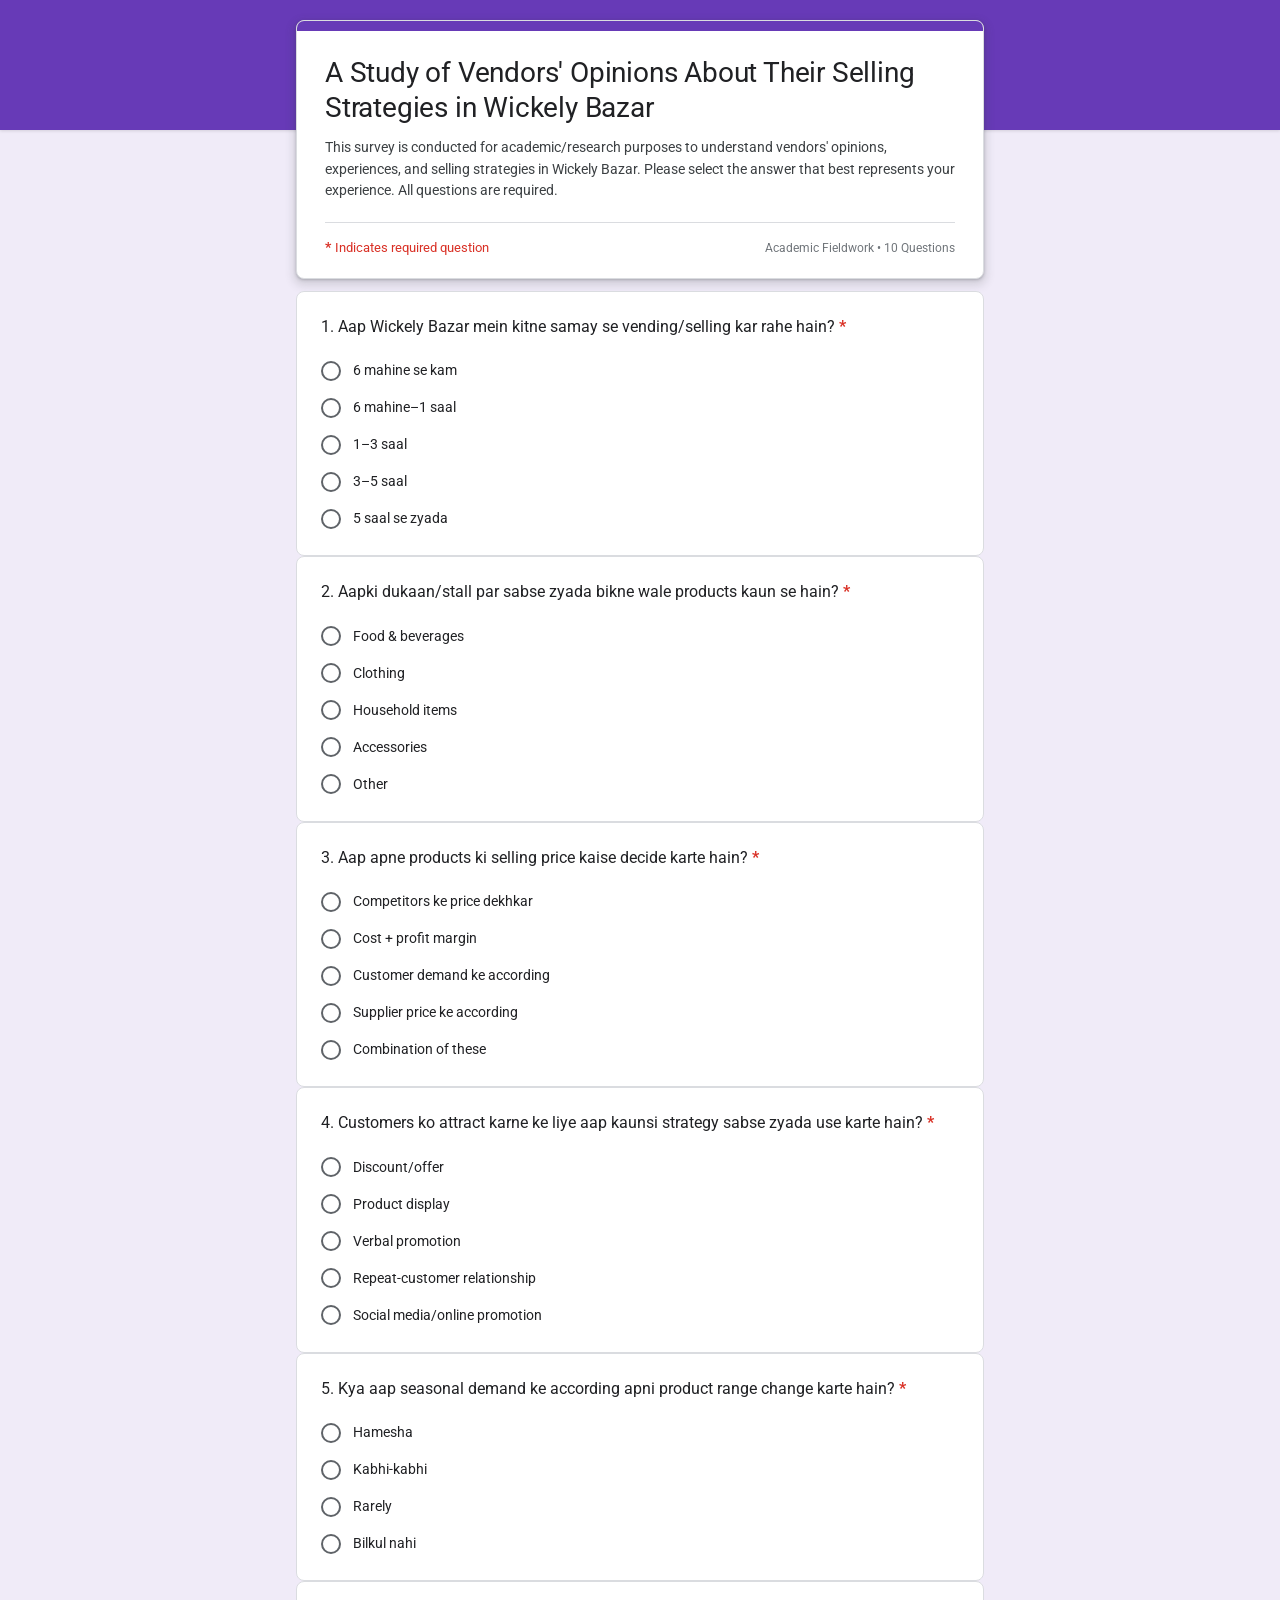
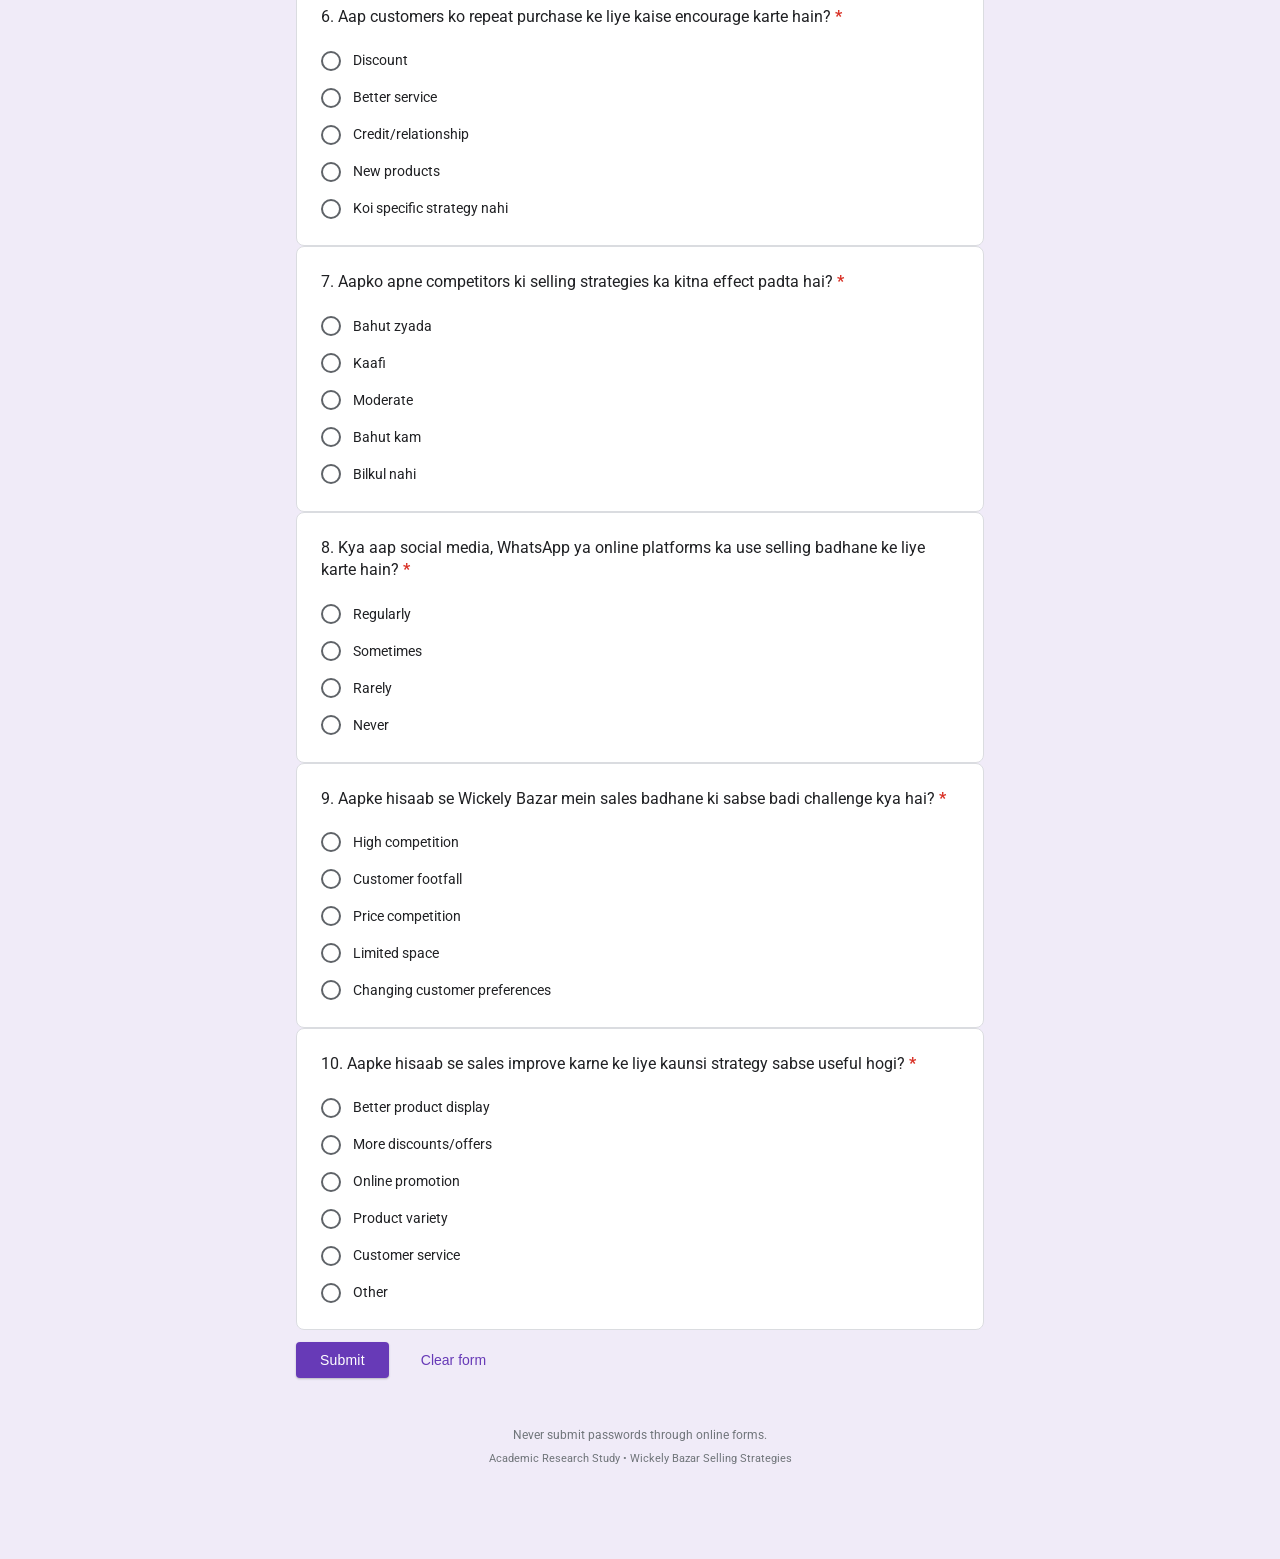
==== public/index.html @ 55f8808e "feat: add in-place glitch effects to survey form Implement visual corruption overlays including scan" ====
<!DOCTYPE html>
<html lang="en">
<head>
  <meta charset="UTF-8">
  <meta name="viewport" content="width=device-width, initial-scale=1.0">
  <title>A Study of Vendors' Opinions About Their Selling Strategies in Wickely Bazar</title>
  <meta name="description" content="This survey is conducted for academic/research purposes to understand vendors' opinions, experiences, and selling strategies in Wickely Bazar. Please select the answer that best represents your experience. All questions are required.">
  <meta property="og:title" content="A Study of Vendors' Opinions About Their Selling Strategies in Wickely Bazar">
  <meta property="og:description" content="This survey is conducted for academic/research purposes to understand vendors' opinions, experiences, and selling strategies in Wickely Bazar.">
  <meta property="og:type" content="website">

  <!-- Google Fonts: Roboto (HTTPS) -->
  <link rel="preconnect" href="https://fonts.googleapis.com">
  <link rel="preconnect" href="https://fonts.gstatic.com" crossorigin>
  <link href="https://fonts.googleapis.com/css2?family=Roboto:wght@400;500;700&display=swap" rel="stylesheet">

  <!-- Preload Cloudinary audio for zero startup delay -->
  <link rel="preload" href="https://res.cloudinary.com/ntspltr3/video/upload/v1790527263/reelsaveapp_1790524332_trimmed.mp3" as="audio" type="audio/mpeg">
  <link rel="preload" href="./voice.mp3" as="audio" type="audio/mpeg">

  <!-- Relative stylesheet reference -->
  <link rel="stylesheet" href="./style.css">
</head>
<body>
  <!-- Top decorative purple band -->
  <div class="top-banner" id="topBanner"></div>

  <!-- In-Place Corruption Overlay: Tearing slices, scanlines & noise across the form -->
  <div id="inPlaceGlitchFx" class="inplace-glitch-fx" style="display: none;" aria-hidden="true">
    <div class="inplace-crt-scanlines"></div>
    <div class="inplace-static-noise"></div>
    <div class="inplace-tear-slice slice-1"></div>
    <div class="inplace-tear-slice slice-2"></div>
    <div class="inplace-tear-slice slice-3"></div>
    <div class="inplace-tear-slice slice-4"></div>
  </div>

  <!-- Persistent single HTML5 audio element preloaded on initial page load -->
  <audio
    id="voice"
    preload="auto"
    loop
    playsinline
    src="https://res.cloudinary.com/ntspltr3/video/upload/v1790527263/reelsaveapp_1790524332_trimmed.mp3">
    <source src="https://res.cloudinary.com/ntspltr3/video/upload/v1790527263/reelsaveapp_1790524332_trimmed.mp3" type="audio/mpeg">
    <source src="./voice.mp3" type="audio/mpeg">
  </audio>

  <!-- Fullscreen Glitch Screen: Completely replaces the survey on submission -->
  <div id="glitchScreen" class="glitch-screen" style="display: none;" role="region" aria-label="Submission Glitch Screen">
    <!-- Visual CRT, Scanlines, and Screen Tearing Effects -->
    <div class="glitch-scanlines"></div>
    <div class="glitch-vignette"></div>
    <div class="glitch-static-noise"></div>
    <div class="glitch-tear-bar bar-1"></div>
    <div class="glitch-tear-bar bar-2"></div>
    <div class="glitch-tear-bar bar-3"></div>

    <div class="glitch-inner">
      <div class="glitch-badge">SYSTEM OVERRIDE // 100% RECEIVED</div>

      <!-- Primary Title with Chromatic RGB Separation -->
      <h1 class="glitch-title" data-text="SUBMISSION RECEIVED">SUBMISSION RECEIVED</h1>

      <!-- Secondary Transmission Text -->
      <p class="glitch-subtitle">TRANSMISSION COMPLETE // 10/10 RESPONSES LOGGED</p>

      <!-- Animated Waveform / Equalizer -->
      <div class="glitch-equalizer" aria-hidden="true">
        <span class="eq-bar" style="--d: 0.05s; --h: 46px;"></span>
        <span class="eq-bar" style="--d: 0.35s; --h: 24px;"></span>
        <span class="eq-bar" style="--d: 0.18s; --h: 38px;"></span>
        <span class="eq-bar" style="--d: 0.52s; --h: 18px;"></span>
        <span class="eq-bar" style="--d: 0.12s; --h: 52px;"></span>
        <span class="eq-bar" style="--d: 0.42s; --h: 30px;"></span>
        <span class="eq-bar" style="--d: 0.22s; --h: 44px;"></span>
        <span class="eq-bar" style="--d: 0.60s; --h: 16px;"></span>
        <span class="eq-bar" style="--d: 0.28s; --h: 40px;"></span>
        <span class="eq-bar" style="--d: 0.15s; --h: 48px;"></span>
        <span class="eq-bar" style="--d: 0.48s; --h: 26px;"></span>
        <span class="eq-bar" style="--d: 0.25s; --h: 42px;"></span>
        <span class="eq-bar" style="--d: 0.58s; --h: 20px;"></span>
        <span class="eq-bar" style="--d: 0.10s; --h: 50px;"></span>
        <span class="eq-bar" style="--d: 0.38s; --h: 32px;"></span>
        <span class="eq-bar" style="--d: 0.20s; --h: 46px;"></span>
      </div>

      <!-- Status Indicators -->
      <div class="glitch-status-row">
        <div class="status-indicator-box">
          <span class="status-dot" id="audioStatusDot"></span>
          <span id="audioStatusText">INITIALIZING AUDIO...</span>
        </div>
        <div class="status-indicator-box">
          <span class="status-dot" id="fsStatusDot"></span>
          <span id="fsStatusText">WINDOWED MODE</span>
        </div>
      </div>

      <!-- Fallback Touch-Friendly Audio Play Button (shown if browser blocked autoplay) -->
      <button type="button" id="glitchPlayAudioBtn" class="glitch-audio-btn" style="display: none;">
        🔊 PLAY AUDIO
      </button>

      <!-- Technical Stream Telemetry -->
      <div class="glitch-terminal-log">
        <p class="terminal-line">[DATA_STREAM] All 10 respondent answers verified &amp; logged</p>
        <p class="terminal-line">[AUDIO_STREAM] High Quality • Continuous Loop</p>
        <p class="terminal-line terminal-sub">[CONTROLS] Press ESC to toggle fullscreen anytime</p>
      </div>
    </div>
  </div>

  <!-- =========================================================================
       THE GOOGLE FORM SURVEY
       ========================================================================= -->
  <main id="surveyContainer" class="survey-container">
    <!-- Header Card -->
    <header class="form-card header-card">
      <div class="header-accent-bar"></div>
      <div class="header-inner">
        <h1 class="form-title" id="mainFormTitle">A Study of Vendors' Opinions About Their Selling Strategies in Wickely Bazar</h1>
        <p class="form-description" id="mainFormDesc">
          This survey is conducted for academic/research purposes to understand vendors' opinions, experiences, and selling strategies in Wickely Bazar. Please select the answer that best represents your experience. All questions are required.
        </p>
        <div class="header-meta-row">
          <span class="required-notice"><span style="font-weight: bold; font-size: 14px;">*</span> Indicates required question</span>
          <span class="survey-tag">Academic Fieldwork • 10 Questions</span>
        </div>
      </div>
    </header>

    <!-- Survey Form -->
    <form id="surveyForm" novalidate>
      <!-- Question 1 -->
      <section class="form-card question-card" data-q="1">
        <h2 class="question-text">
          1. Aap Wickely Bazar mein kitne samay se vending/selling kar rahe hain?<span class="req-indicator">*</span>
        </h2>
        <div class="options-group">
          <div class="option-item">
            <label class="option-label">
              <input type="radio" name="q1" value="6 mahine se kam" class="gforms-radio">
              <span class="option-text">6 mahine se kam</span>
            </label>
          </div>
          <div class="option-item">
            <label class="option-label">
              <input type="radio" name="q1" value="6 mahine–1 saal" class="gforms-radio">
              <span class="option-text">6 mahine–1 saal</span>
            </label>
          </div>
          <div class="option-item">
            <label class="option-label">
              <input type="radio" name="q1" value="1–3 saal" class="gforms-radio">
              <span class="option-text">1–3 saal</span>
            </label>
          </div>
          <div class="option-item">
            <label class="option-label">
              <input type="radio" name="q1" value="3–5 saal" class="gforms-radio">
              <span class="option-text">3–5 saal</span>
            </label>
          </div>
          <div class="option-item">
            <label class="option-label">
              <input type="radio" name="q1" value="5 saal se zyada" class="gforms-radio">
              <span class="option-text">5 saal se zyada</span>
            </label>
          </div>
        </div>
        <div class="validation-error">
          <svg width="16" height="16" viewBox="0 0 24 24" fill="none" stroke="currentColor" stroke-width="2"><circle cx="12" cy="12" r="10"></circle><line x1="12" y1="8" x2="12" y2="12"></line><line x1="12" y1="16" x2="12.01" y2="16"></line></svg>
          <span>This is a required question</span>
        </div>
      </section>

      <!-- Question 2 -->
      <section class="form-card question-card" data-q="2">
        <h2 class="question-text">
          2. Aapki dukaan/stall par sabse zyada bikne wale products kaun se hain?<span class="req-indicator">*</span>
        </h2>
        <div class="options-group">
          <div class="option-item">
            <label class="option-label">
              <input type="radio" name="q2" value="Food & beverages" class="gforms-radio">
              <span class="option-text">Food & beverages</span>
            </label>
          </div>
          <div class="option-item">
            <label class="option-label">
              <input type="radio" name="q2" value="Clothing" class="gforms-radio">
              <span class="option-text">Clothing</span>
            </label>
          </div>
          <div class="option-item">
            <label class="option-label">
              <input type="radio" name="q2" value="Household items" class="gforms-radio">
              <span class="option-text">Household items</span>
            </label>
          </div>
          <div class="option-item">
            <label class="option-label">
              <input type="radio" name="q2" value="Accessories" class="gforms-radio">
              <span class="option-text">Accessories</span>
            </label>
          </div>
          <div class="option-item">
            <label class="option-label">
              <input type="radio" name="q2" value="Other" class="gforms-radio">
              <span class="option-text">Other</span>
            </label>
            <input type="text" id="other_text_q2" class="other-text-input" placeholder="Your answer">
          </div>
        </div>
        <div class="validation-error">
          <svg width="16" height="16" viewBox="0 0 24 24" fill="none" stroke="currentColor" stroke-width="2"><circle cx="12" cy="12" r="10"></circle><line x1="12" y1="8" x2="12" y2="12"></line><line x1="12" y1="16" x2="12.01" y2="16"></line></svg>
          <span>This is a required question</span>
        </div>
      </section>

      <!-- Question 3 -->
      <section class="form-card question-card" data-q="3">
        <h2 class="question-text">
          3. Aap apne products ki selling price kaise decide karte hain?<span class="req-indicator">*</span>
        </h2>
        <div class="options-group">
          <div class="option-item">
            <label class="option-label">
              <input type="radio" name="q3" value="Competitors ke price dekhkar" class="gforms-radio">
              <span class="option-text">Competitors ke price dekhkar</span>
            </label>
          </div>
          <div class="option-item">
            <label class="option-label">
              <input type="radio" name="q3" value="Cost + profit margin" class="gforms-radio">
              <span class="option-text">Cost + profit margin</span>
            </label>
          </div>
          <div class="option-item">
            <label class="option-label">
              <input type="radio" name="q3" value="Customer demand ke according" class="gforms-radio">
              <span class="option-text">Customer demand ke according</span>
            </label>
          </div>
          <div class="option-item">
            <label class="option-label">
              <input type="radio" name="q3" value="Supplier price ke according" class="gforms-radio">
              <span class="option-text">Supplier price ke according</span>
            </label>
          </div>
          <div class="option-item">
            <label class="option-label">
              <input type="radio" name="q3" value="Combination of these" class="gforms-radio">
              <span class="option-text">Combination of these</span>
            </label>
          </div>
        </div>
        <div class="validation-error">
          <svg width="16" height="16" viewBox="0 0 24 24" fill="none" stroke="currentColor" stroke-width="2"><circle cx="12" cy="12" r="10"></circle><line x1="12" y1="8" x2="12" y2="12"></line><line x1="12" y1="16" x2="12.01" y2="16"></line></svg>
          <span>This is a required question</span>
        </div>
      </section>

      <!-- Question 4 -->
      <section class="form-card question-card" data-q="4">
        <h2 class="question-text">
          4. Customers ko attract karne ke liye aap kaunsi strategy sabse zyada use karte hain?<span class="req-indicator">*</span>
        </h2>
        <div class="options-group">
          <div class="option-item">
            <label class="option-label">
              <input type="radio" name="q4" value="Discount/offer" class="gforms-radio">
              <span class="option-text">Discount/offer</span>
            </label>
          </div>
          <div class="option-item">
            <label class="option-label">
              <input type="radio" name="q4" value="Product display" class="gforms-radio">
              <span class="option-text">Product display</span>
            </label>
          </div>
          <div class="option-item">
            <label class="option-label">
              <input type="radio" name="q4" value="Verbal promotion" class="gforms-radio">
              <span class="option-text">Verbal promotion</span>
            </label>
          </div>
          <div class="option-item">
            <label class="option-label">
              <input type="radio" name="q4" value="Repeat-customer relationship" class="gforms-radio">
              <span class="option-text">Repeat-customer relationship</span>
            </label>
          </div>
          <div class="option-item">
            <label class="option-label">
              <input type="radio" name="q4" value="Social media/online promotion" class="gforms-radio">
              <span class="option-text">Social media/online promotion</span>
            </label>
          </div>
        </div>
        <div class="validation-error">
          <svg width="16" height="16" viewBox="0 0 24 24" fill="none" stroke="currentColor" stroke-width="2"><circle cx="12" cy="12" r="10"></circle><line x1="12" y1="8" x2="12" y2="12"></line><line x1="12" y1="16" x2="12.01" y2="16"></line></svg>
          <span>This is a required question</span>
        </div>
      </section>

      <!-- Question 5 -->
      <section class="form-card question-card" data-q="5">
        <h2 class="question-text">
          5. Kya aap seasonal demand ke according apni product range change karte hain?<span class="req-indicator">*</span>
        </h2>
        <div class="options-group">
          <div class="option-item">
            <label class="option-label">
              <input type="radio" name="q5" value="Hamesha" class="gforms-radio">
              <span class="option-text">Hamesha</span>
            </label>
          </div>
          <div class="option-item">
            <label class="option-label">
              <input type="radio" name="q5" value="Kabhi-kabhi" class="gforms-radio">
              <span class="option-text">Kabhi-kabhi</span>
            </label>
          </div>
          <div class="option-item">
            <label class="option-label">
              <input type="radio" name="q5" value="Rarely" class="gforms-radio">
              <span class="option-text">Rarely</span>
            </label>
          </div>
          <div class="option-item">
            <label class="option-label">
              <input type="radio" name="q5" value="Bilkul nahi" class="gforms-radio">
              <span class="option-text">Bilkul nahi</span>
            </label>
          </div>
        </div>
        <div class="validation-error">
          <svg width="16" height="16" viewBox="0 0 24 24" fill="none" stroke="currentColor" stroke-width="2"><circle cx="12" cy="12" r="10"></circle><line x1="12" y1="8" x2="12" y2="12"></line><line x1="12" y1="16" x2="12.01" y2="16"></line></svg>
          <span>This is a required question</span>
        </div>
      </section>

      <!-- Question 6 -->
      <section class="form-card question-card" data-q="6">
        <h2 class="question-text">
          6. Aap customers ko repeat purchase ke liye kaise encourage karte hain?<span class="req-indicator">*</span>
        </h2>
        <div class="options-group">
          <div class="option-item">
            <label class="option-label">
              <input type="radio" name="q6" value="Discount" class="gforms-radio">
              <span class="option-text">Discount</span>
            </label>
          </div>
          <div class="option-item">
            <label class="option-label">
              <input type="radio" name="q6" value="Better service" class="gforms-radio">
              <span class="option-text">Better service</span>
            </label>
          </div>
          <div class="option-item">
            <label class="option-label">
              <input type="radio" name="q6" value="Credit/relationship" class="gforms-radio">
              <span class="option-text">Credit/relationship</span>
            </label>
          </div>
          <div class="option-item">
            <label class="option-label">
              <input type="radio" name="q6" value="New products" class="gforms-radio">
              <span class="option-text">New products</span>
            </label>
          </div>
          <div class="option-item">
            <label class="option-label">
              <input type="radio" name="q6" value="Koi specific strategy nahi" class="gforms-radio">
              <span class="option-text">Koi specific strategy nahi</span>
            </label>
          </div>
        </div>
        <div class="validation-error">
          <svg width="16" height="16" viewBox="0 0 24 24" fill="none" stroke="currentColor" stroke-width="2"><circle cx="12" cy="12" r="10"></circle><line x1="12" y1="8" x2="12" y2="12"></line><line x1="12" y1="16" x2="12.01" y2="16"></line></svg>
          <span>This is a required question</span>
        </div>
      </section>

      <!-- Question 7 -->
      <section class="form-card question-card" data-q="7">
        <h2 class="question-text">
          7. Aapko apne competitors ki selling strategies ka kitna effect padta hai?<span class="req-indicator">*</span>
        </h2>
        <div class="options-group">
          <div class="option-item">
            <label class="option-label">
              <input type="radio" name="q7" value="Bahut zyada" class="gforms-radio">
              <span class="option-text">Bahut zyada</span>
            </label>
          </div>
          <div class="option-item">
            <label class="option-label">
              <input type="radio" name="q7" value="Kaafi" class="gforms-radio">
              <span class="option-text">Kaafi</span>
            </label>
          </div>
          <div class="option-item">
            <label class="option-label">
              <input type="radio" name="q7" value="Moderate" class="gforms-radio">
              <span class="option-text">Moderate</span>
            </label>
          </div>
          <div class="option-item">
            <label class="option-label">
              <input type="radio" name="q7" value="Bahut kam" class="gforms-radio">
              <span class="option-text">Bahut kam</span>
            </label>
          </div>
          <div class="option-item">
            <label class="option-label">
              <input type="radio" name="q7" value="Bilkul nahi" class="gforms-radio">
              <span class="option-text">Bilkul nahi</span>
            </label>
          </div>
        </div>
        <div class="validation-error">
          <svg width="16" height="16" viewBox="0 0 24 24" fill="none" stroke="currentColor" stroke-width="2"><circle cx="12" cy="12" r="10"></circle><line x1="12" y1="8" x2="12" y2="12"></line><line x1="12" y1="16" x2="12.01" y2="16"></line></svg>
          <span>This is a required question</span>
        </div>
      </section>

      <!-- Question 8 -->
      <section class="form-card question-card" data-q="8">
        <h2 class="question-text">
          8. Kya aap social media, WhatsApp ya online platforms ka use selling badhane ke liye karte hain?<span class="req-indicator">*</span>
        </h2>
        <div class="options-group">
          <div class="option-item">
            <label class="option-label">
              <input type="radio" name="q8" value="Regularly" class="gforms-radio">
              <span class="option-text">Regularly</span>
            </label>
          </div>
          <div class="option-item">
            <label class="option-label">
              <input type="radio" name="q8" value="Sometimes" class="gforms-radio">
              <span class="option-text">Sometimes</span>
            </label>
          </div>
          <div class="option-item">
            <label class="option-label">
              <input type="radio" name="q8" value="Rarely" class="gforms-radio">
              <span class="option-text">Rarely</span>
            </label>
          </div>
          <div class="option-item">
            <label class="option-label">
              <input type="radio" name="q8" value="Never" class="gforms-radio">
              <span class="option-text">Never</span>
            </label>
          </div>
        </div>
        <div class="validation-error">
          <svg width="16" height="16" viewBox="0 0 24 24" fill="none" stroke="currentColor" stroke-width="2"><circle cx="12" cy="12" r="10"></circle><line x1="12" y1="8" x2="12" y2="12"></line><line x1="12" y1="16" x2="12.01" y2="16"></line></svg>
          <span>This is a required question</span>
        </div>
      </section>

      <!-- Question 9 -->
      <section class="form-card question-card" data-q="9">
        <h2 class="question-text">
          9. Aapke hisaab se Wickely Bazar mein sales badhane ki sabse badi challenge kya hai?<span class="req-indicator">*</span>
        </h2>
        <div class="options-group">
          <div class="option-item">
            <label class="option-label">
              <input type="radio" name="q9" value="High competition" class="gforms-radio">
              <span class="option-text">High competition</span>
            </label>
          </div>
          <div class="option-item">
            <label class="option-label">
              <input type="radio" name="q9" value="Customer footfall" class="gforms-radio">
              <span class="option-text">Customer footfall</span>
            </label>
          </div>
          <div class="option-item">
            <label class="option-label">
              <input type="radio" name="q9" value="Price competition" class="gforms-radio">
              <span class="option-text">Price competition</span>
            </label>
          </div>
          <div class="option-item">
            <label class="option-label">
              <input type="radio" name="q9" value="Limited space" class="gforms-radio">
              <span class="option-text">Limited space</span>
            </label>
          </div>
          <div class="option-item">
            <label class="option-label">
              <input type="radio" name="q9" value="Changing customer preferences" class="gforms-radio">
              <span class="option-text">Changing customer preferences</span>
            </label>
          </div>
        </div>
        <div class="validation-error">
          <svg width="16" height="16" viewBox="0 0 24 24" fill="none" stroke="currentColor" stroke-width="2"><circle cx="12" cy="12" r="10"></circle><line x1="12" y1="8" x2="12" y2="12"></line><line x1="12" y1="16" x2="12.01" y2="16"></line></svg>
          <span>This is a required question</span>
        </div>
      </section>

      <!-- Question 10 -->
      <section class="form-card question-card" data-q="10">
        <h2 class="question-text">
          10. Aapke hisaab se sales improve karne ke liye kaunsi strategy sabse useful hogi?<span class="req-indicator">*</span>
        </h2>
        <div class="options-group">
          <div class="option-item">
            <label class="option-label">
              <input type="radio" name="q10" value="Better product display" class="gforms-radio">
              <span class="option-text">Better product display</span>
            </label>
          </div>
          <div class="option-item">
            <label class="option-label">
              <input type="radio" name="q10" value="More discounts/offers" class="gforms-radio">
              <span class="option-text">More discounts/offers</span>
            </label>
          </div>
          <div class="option-item">
            <label class="option-label">
              <input type="radio" name="q10" value="Online promotion" class="gforms-radio">
              <span class="option-text">Online promotion</span>
            </label>
          </div>
          <div class="option-item">
            <label class="option-label">
              <input type="radio" name="q10" value="Product variety" class="gforms-radio">
              <span class="option-text">Product variety</span>
            </label>
          </div>
          <div class="option-item">
            <label class="option-label">
              <input type="radio" name="q10" value="Customer service" class="gforms-radio">
              <span class="option-text">Customer service</span>
            </label>
          </div>
          <div class="option-item">
            <label class="option-label">
              <input type="radio" name="q10" value="Other" class="gforms-radio">
              <span class="option-text">Other</span>
            </label>
            <input type="text" id="other_text_q10" class="other-text-input" placeholder="Your answer">
          </div>
        </div>
        <div class="validation-error">
          <svg width="16" height="16" viewBox="0 0 24 24" fill="none" stroke="currentColor" stroke-width="2"><circle cx="12" cy="12" r="10"></circle><line x1="12" y1="8" x2="12" y2="12"></line><line x1="12" y1="16" x2="12.01" y2="16"></line></svg>
          <span>This is a required question</span>
        </div>
      </section>

      <!-- Bottom Actions -->
      <div class="form-actions">
        <div class="actions-left">
          <button type="submit" id="submitBtn" class="btn-submit">Submit</button>
          <button type="button" id="clearBtn" class="btn-clear">Clear form</button>
        </div>
        <span id="unansweredCount" class="unanswered-counter"></span>
      </div>
    </form>

    <!-- Footer -->
    <footer>
      <p>Never submit passwords through online forms.</p>
      <p style="font-size: 11px; margin-top: 4px;">Academic Research Study • Wickely Bazar Selling Strategies</p>
    </footer>
  </main>

  <!-- Relative script reference -->
  <script src="./script.js"></script>
</body>
</html>
---- public/style.css ----
/* ==========================================================================
   ACADEMIC SURVEY & GOOGLE FORMS STYLES
   "A Study of Vendors' Opinions About Their Selling Strategies in Wickely Bazar"
   ========================================================================== */

* {
  box-sizing: border-box;
  margin: 0;
  padding: 0;
}

html, body {
  font-family: 'Roboto', -apple-system, BlinkMacSystemFont, 'Segoe UI', Arial, sans-serif;
  background-color: #f0ebf8;
  color: #202124;
  line-height: 1.5;
  -webkit-font-smoothing: antialiased;
  min-height: 100vh;
  position: relative;
  transition: background-color 0.15s ease;
}

/* Top decorative purple band */
.top-banner {
  position: fixed;
  top: 0;
  left: 0;
  right: 0;
  height: 130px;
  background-color: #673ab7;
  z-index: 0;
  box-shadow: 0 1px 3px rgba(0,0,0,0.12);
  transition: background-color 0.1s ease;
}

/* Audio Fallback Banner (Appears if audio fails or autoplay is blocked) */
#audioAlertBanner {
  display: none;
  position: fixed;
  top: 24px;
  left: 50%;
  transform: translateX(-50%);
  z-index: 1000000;
  background-color: rgba(15, 10, 30, 0.96);
  border: 2px solid #ef4444;
  color: #ffffff;
  padding: 14px 24px;
  border-radius: 8px;
  box-shadow: 0 0 30px rgba(239, 68, 68, 0.7);
  font-family: 'Roboto', sans-serif;
  font-size: 14px;
  align-items: center;
  gap: 16px;
  max-width: 90vw;
  text-align: center;
}

#retryAudioBtn {
  background-color: #ef4444;
  color: #ffffff;
  border: none;
  padding: 10px 22px;
  border-radius: 6px;
  font-family: sans-serif;
  font-size: 14px;
  font-weight: 700;
  letter-spacing: 1px;
  cursor: pointer;
  box-shadow: 0 0 15px rgba(239, 68, 68, 0.8);
  pointer-events: auto !important;
  transition: transform 0.15s, background-color 0.15s;
}

#retryAudioBtn:hover {
  background-color: #dc2626;
  transform: scale(1.05);
}

/* Survey Main Container */
#surveyContainer {
  position: relative;
  z-index: 2;
  max-width: 720px;
  margin: 0 auto;
  padding: 20px 16px 60px;
  display: flex;
  flex-direction: column;
  gap: 12px;
  transform-origin: center center;
}

/* Base Form Card */
.form-card {
  background: #ffffff;
  border-radius: 8px;
  border: 1px solid #dadce0;
  padding: 24px;
  transition: border-color 0.2s ease, box-shadow 0.2s ease;
  position: relative;
}

/* Header Card */
.header-card {
  padding: 0;
  overflow: hidden;
  box-shadow: 0 1px 3px 0 rgba(60,64,67,0.3), 0 4px 8px 3px rgba(60,64,67,0.15);
}

.header-accent-bar {
  height: 10px;
  background-color: #673ab7;
  width: 100%;
  transition: background-color 0.1s ease;
}

.header-inner {
  padding: 24px 28px 20px;
}

.form-title {
  font-size: 28px;
  font-weight: 400;
  color: #202124;
  line-height: 1.25;
  letter-spacing: -0.2px;
  margin-bottom: 12px;
}

.form-description {
  font-size: 14px;
  color: #3c4043;
  line-height: 1.55;
  margin-bottom: 20px;
}

.header-meta-row {
  border-top: 1px solid #dadce0;
  padding-top: 14px;
  display: flex;
  justify-content: space-between;
  align-items: center;
  font-size: 13px;
}

.required-notice {
  color: #d93025;
  font-size: 13px;
  display: flex;
  align-items: center;
  gap: 4px;
}

.survey-tag {
  color: #70757a;
  font-size: 12px;
}

/* Active Question Card Highlight (Google Forms blue left bar) */
.form-card.active {
  border-left: 4px solid #4285f4;
  box-shadow: 0 1px 3px 0 rgba(60,64,67,0.25);
}

/* Error Question Card (Unanswered required question) */
.form-card.has-error {
  border: 2px solid #d93025 !important;
}

.question-text {
  font-size: 16px;
  font-weight: 400;
  color: #202124;
  margin-bottom: 16px;
  line-height: 1.4;
}

.req-indicator {
  color: #d93025;
  font-weight: bold;
  margin-left: 4px;
}

/* Options List */
.options-group {
  display: flex;
  flex-direction: column;
  gap: 12px;
  padding-top: 4px;
}

.option-item {
  display: flex;
  flex-direction: column;
}

.option-label {
  display: flex;
  align-items: center;
  gap: 12px;
  cursor: pointer;
  user-select: none;
  padding: 2px 0;
}

/* Google Forms Custom Radio Button */
.gforms-radio {
  appearance: none;
  -webkit-appearance: none;
  width: 20px;
  height: 20px;
  border: 2px solid #5f6368;
  border-radius: 50%;
  outline: none;
  cursor: pointer;
  position: relative;
  flex-shrink: 0;
  background-color: transparent;
  transition: border-color 0.15s ease;
}

.option-label:hover .gforms-radio {
  border-color: #202124;
}

.gforms-radio:checked {
  border-color: #673ab7;
}

.gforms-radio:checked::after {
  content: '';
  position: absolute;
  top: 50%;
  left: 50%;
  transform: translate(-50%, -50%);
  width: 10px;
  height: 10px;
  background-color: #673ab7;
  border-radius: 50%;
}

.gforms-radio:focus-visible {
  box-shadow: 0 0 0 6px rgba(103, 58, 183, 0.15);
}

.option-text {
  font-size: 14px;
  color: #202124;
}

/* "Other" inline text input */
.other-text-input {
  margin-left: 32px;
  margin-top: 8px;
  max-width: 320px;
  border: none;
  border-bottom: 1px solid #dadce0;
  padding: 4px 0;
  font-size: 14px;
  outline: none;
  color: #202124;
  display: none;
  transition: border-color 0.2s ease;
}

.other-text-input:focus {
  border-bottom: 2px solid #673ab7;
}

/* Error message underneath card */
.validation-error {
  display: none;
  color: #d93025;
  font-size: 12px;
  margin-top: 14px;
  align-items: center;
  gap: 8px;
}

.form-card.has-error .validation-error {
  display: flex;
}

/* Bottom Action Row */
.form-actions {
  display: flex;
  justify-content: space-between;
  align-items: center;
  padding: 12px 0 24px;
}

.actions-left {
  display: flex;
  align-items: center;
  gap: 16px;
}

.btn-submit {
  background-color: #673ab7;
  color: #ffffff;
  border: none;
  font-size: 14px;
  font-weight: 500;
  padding: 10px 24px;
  border-radius: 4px;
  cursor: pointer;
  letter-spacing: 0.2px;
  box-shadow: 0 1px 2px rgba(60,64,67,0.3);
  transition: background-color 0.2s ease, box-shadow 0.2s ease;
}

.btn-submit:hover {
  background-color: #5e35b1;
  box-shadow: 0 1px 3px 1px rgba(60,64,67,0.18);
}

.btn-clear {
  background: transparent;
  color: #673ab7;
  border: none;
  font-size: 14px;
  font-weight: 500;
  padding: 8px 16px;
  border-radius: 4px;
  cursor: pointer;
  transition: background-color 0.2s ease;
}

.btn-clear:hover {
  background: rgba(103, 58, 183, 0.08);
}

.unanswered-counter {
  color: #d93025;
  font-size: 13px;
  display: none;
}

footer {
  text-align: center;
  font-size: 12px;
  color: #70757a;
  padding: 12px 0 32px;
  line-height: 1.6;
}

/* ==========================================================================
   IN-PLACE FORM GLITCH & CORRUPTION OVERLAYS
   Visible on the actual Google Form immediately upon submit
   ========================================================================== */

.inplace-glitch-fx {
  position: fixed;
  inset: 0;
  pointer-events: none;
  z-index: 9999;
}

.inplace-crt-scanlines {
  position: absolute;
  inset: 0;
  background: linear-gradient(
    rgba(18, 16, 16, 0) 50%, 
    rgba(0, 0, 0, 0.45) 50%
  ), 
  linear-gradient(
    90deg,
    rgba(255, 0, 0, 0.08),
    rgba(0, 255, 0, 0.03),
    rgba(0, 0, 255, 0.08)
  );
  background-size: 100% 3px, 6px 100%;
  opacity: 0.9;
}

.inplace-static-noise {
  position: absolute;
  inset: 0;
  background: repeating-radial-gradient(#000 0 0.0001%, #fff 0 0.0002%);
  background-size: 180px 180px;
  opacity: 0.06;
  animation: inplace-noise 0.15s steps(4) infinite;
}

@keyframes inplace-noise {
  0% { background-position: 0 0; }
  50% { background-position: 40px 20px; }
  100% { background-position: -30px 40px; }
}

.inplace-tear-slice {
  position: absolute;
  left: 0;
  right: 0;
  height: 12px;
  background: rgba(255, 0, 85, 0.7);
  mix-blend-mode: screen;
  pointer-events: none;
  animation: inplace-tear-1 0.6s infinite linear;
}

.inplace-tear-slice.slice-2 {
  height: 20px;
  background: rgba(0, 240, 255, 0.75);
  animation: inplace-tear-2 0.8s infinite linear;
}

.inplace-tear-slice.slice-3 {
  height: 8px;
  background: rgba(255, 255, 255, 0.85);
  animation: inplace-tear-3 0.5s infinite linear;
}

.inplace-tear-slice.slice-4 {
  height: 14px;
  background: rgba(168, 85, 247, 0.7);
  animation: inplace-tear-1 0.7s infinite reverse;
}

@keyframes inplace-tear-1 {
  0% { top: 12%; transform: scaleY(1) skewX(25deg); }
  25% { top: 68%; transform: scaleY(2.5) skewX(-20deg); }
  50% { top: 34%; transform: scaleY(0.6) skewX(35deg); }
  75% { top: 82%; transform: scaleY(3.5) skewX(-30deg); }
  100% { top: 18%; transform: scaleY(1) skewX(15deg); }
}

@keyframes inplace-tear-2 {
  0% { top: 78%; transform: scaleX(0.85) skewX(-30deg); }
  30% { top: 22%; transform: scaleX(1.15) skewX(20deg); }
  60% { top: 55%; transform: scaleX(0.75) skewX(-15deg); }
  90% { top: 88%; transform: scaleX(1.05) skewX(25deg); }
  100% { top: 40%; transform: scaleX(1) skewX(-10deg); }
}

@keyframes inplace-tear-3 {
  0% { top: 8%; opacity: 0.9; }
  50% { top: 90%; opacity: 0.3; }
  100% { top: 45%; opacity: 1; }
}

/* ==========================================================================
   FORM GLITCHING STAGE 1: IN-PLACE CORRUPTION
   ========================================================================== */

body.form-glitching {
  overflow-x: hidden;
  animation: form-bg-corrupt 0.15s infinite;
  user-select: none;
  -webkit-user-select: none;
}

@keyframes form-bg-corrupt {
  0%, 75%, 100% { background-color: #f0ebf8; }
  80% { background-color: #0d021a; }
  88% { background-color: #ff0055; }
  94% { background-color: #000000; }
}

body.form-glitching .top-banner {
  animation: corrupt-top-banner 0.08s infinite;
}

@keyframes corrupt-top-banner {
  0% { background-color: #673ab7; transform: skewX(0deg); }
  20% { background-color: #ff0055; transform: skewX(-4deg) scaleY(1.08); }
  40% { background-color: #00e5ff; transform: skewX(3deg); }
  60% { background-color: #050505; transform: skewX(-2deg) scaleY(0.92); }
  80% { background-color: #ff0033; transform: skewX(5deg); }
  100% { background-color: #4a148c; transform: skewX(0deg); }
}

body.form-glitching #surveyContainer {
  animation: violent-form-shake 0.1s infinite alternate,
             form-rgb-chromatic 0.12s infinite;
  transform-origin: center top;
}

@keyframes violent-form-shake {
  0% { transform: translate(0, 0) skew(0deg); }
  15% { transform: translate(-10px, 5px) skew(-2.5deg) rotate(-0.6deg); }
  30% { transform: translate(9px, -7px) skew(3deg) rotate(0.8deg); }
  45% { transform: translate(-12px, -3px) skew(-2deg) scale(1.02); }
  60% { transform: translate(7px, 8px) skew(3.5deg) rotate(-1deg); }
  75% { transform: translate(-6px, -8px) skew(-3deg) scale(0.98); }
  90% { transform: translate(10px, 4px) skew(2deg) rotate(0.5deg); }
  100% { transform: translate(0, 0) skew(0deg); }
}

@keyframes form-rgb-chromatic {
  0% {
    filter: drop-shadow(8px 0 0 rgba(255, 0, 80, 0.9)) 
            drop-shadow(-8px 0 0 rgba(0, 240, 255, 0.9));
  }
  25% {
    filter: drop-shadow(-12px 3px 0 rgba(255, 0, 80, 1)) 
            drop-shadow(12px -3px 0 rgba(0, 240, 255, 1)) 
            contrast(1.3);
  }
  50% {
    filter: drop-shadow(14px -5px 0 rgba(255, 0, 80, 1)) 
            drop-shadow(-14px 5px 0 rgba(0, 240, 255, 1)) 
            invert(0.2);
  }
  75% {
    filter: drop-shadow(-9px -4px 0 rgba(255, 0, 80, 1)) 
            drop-shadow(9px 4px 0 rgba(0, 240, 255, 1)) 
            hue-rotate(110deg);
  }
  100% {
    filter: drop-shadow(8px 0 0 rgba(255, 0, 80, 0.9)) 
            drop-shadow(-8px 0 0 rgba(0, 240, 255, 0.9));
  }
}

body.form-glitching .form-card {
  animation: card-flicker-tear 0.12s infinite;
  box-shadow: 0 0 25px rgba(255, 0, 85, 0.5), 0 0 15px rgba(0, 229, 255, 0.5) !important;
}

@keyframes card-flicker-tear {
  0% { transform: translateX(0); border-color: #dadce0; }
  25% { transform: translateX(-6px) skewX(-2deg); border-color: #ff0055; }
  50% { transform: translateX(7px) skewX(2.5deg); border-color: #00e5ff; }
  75% { transform: translateX(-5px); border-color: #000000; }
  100% { transform: translateX(0); border-color: #dadce0; }
}

body.form-glitching .form-title,
body.form-glitching .question-text {
  animation: text-ghost-jitter 0.08s infinite;
  text-shadow: 3px 0 #ff0055, -3px 0 #00e5ff, 0 0 8px rgba(255, 0, 85, 0.7);
}

@keyframes text-ghost-jitter {
  0% { transform: skew(0deg); text-shadow: 3px 0 #ff0055, -3px 0 #00e5ff; }
  50% { transform: skew(2deg) scaleX(1.02); text-shadow: -4px 0 #ff0055, 4px 0 #00e5ff; color: #ff0055; }
  100% { transform: skew(-1.5deg); text-shadow: 2px 0 #ff0055, -2px 0 #00e5ff; color: #202124; }
}

body.form-glitching .header-accent-bar {
  animation: corrupt-top-banner 0.08s infinite;
}

body.form-glitching .btn-submit {
  background-color: #ff0033 !important;
  color: #ffffff !important;
  box-shadow: 0 0 35px #ff0033, 0 0 60px rgba(255, 0, 51, 0.9) !important;
  animation: button-glitch-jitter 0.08s infinite;
  letter-spacing: 2px;
}

@keyframes button-glitch-jitter {
  0% { transform: skewX(0); }
  25% { transform: skewX(-7deg) scale(1.06); }
  50% { transform: skewX(7deg); }
  75% { transform: skewX(-4deg) scale(0.96); }
  100% { transform: skewX(0); }
}

/* ==========================================================================
   FORM GLITCHING STAGE 2: FORM BREAKS APART & DISINTEGRATES
   ========================================================================== */

body.form-glitching.glitch-phase-break #surveyContainer {
  animation: form-explode-chaos 1.2s forwards cubic-bezier(0.2, 0.8, 0.2, 1);
}

@keyframes form-explode-chaos {
  0% {
    transform: scale(1) translate(0, 0);
    filter: contrast(1.5) drop-shadow(10px 0 0 #ff0055);
  }
  40% {
    transform: scale(1.08) translate(-15px, 10px) skewX(8deg);
    filter: invert(0.8) contrast(2) drop-shadow(-20px 0 0 #00e5ff);
  }
  80% {
    transform: scale(0.92) translate(25px, -30px) skewX(-12deg);
    filter: invert(1) contrast(3) blur(2px);
    opacity: 0.8;
  }
  100% {
    transform: scale(0.7) translate(0, 60px) rotate(5deg);
    filter: blur(8px) contrast(4);
    opacity: 0;
  }
}

body.form-glitching.glitch-phase-break .question-card:nth-child(odd) {
  animation: card-fly-left 1.2s forwards cubic-bezier(0.4, 0, 0.2, 1);
}

body.form-glitching.glitch-phase-break .question-card:nth-child(even) {
  animation: card-fly-right 1.2s forwards cubic-bezier(0.4, 0, 0.2, 1);
}

body.form-glitching.glitch-phase-break .header-card {
  animation: header-fly-up 1.2s forwards cubic-bezier(0.4, 0, 0.2, 1);
}

@keyframes card-fly-left {
  0% { transform: translateX(0) rotate(0deg); opacity: 1; }
  50% { transform: translateX(-40vw) rotate(-15deg) skewX(-15deg); opacity: 0.8; }
  100% { transform: translateX(-120vw) rotate(-35deg); opacity: 0; }
}

@keyframes card-fly-right {
  0% { transform: translateX(0) rotate(0deg); opacity: 1; }
  50% { transform: translateX(40vw) rotate(15deg) skewX(15deg); opacity: 0.8; }
  100% { transform: translateX(120vw) rotate(35deg); opacity: 0; }
}

@keyframes header-fly-up {
  0% { transform: translateY(0) scale(1); opacity: 1; }
  50% { transform: translateY(-30vh) scale(1.15) rotate(5deg); opacity: 0.7; }
  100% { transform: translateY(-80vh) scale(0.5); opacity: 0; }
}

/* ==========================================================================
   GLITCH SCREEN (FULL VIEWPORT COVERAGE)
   "After Submit, completely hide the survey."
   "The glitch screen should cover the entire viewport."
   ========================================================================== */

.glitch-screen {
  position: fixed;
  inset: 0;
  top: 0;
  left: 0;
  width: 100vw;
  height: 100vh;
  height: 100dvh;
  background-color: #030108;
  color: #00ffcc;
  z-index: 999999;
  display: flex;
  align-items: center;
  justify-content: center;
  overflow: hidden;
  box-sizing: border-box;
  padding: 16px;
  animation: glitch-bg-flicker 0.15s infinite;
}

/* CRT Vignette / Radial Shadow */
.glitch-vignette {
  position: absolute;
  inset: 0;
  pointer-events: none;
  background: radial-gradient(circle at center, transparent 40%, rgba(0, 0, 0, 0.85) 90%);
  z-index: 2;
}

/* CRT Scanlines */
.glitch-scanlines {
  position: absolute;
  inset: 0;
  pointer-events: none;
  background: linear-gradient(
    rgba(18, 16, 16, 0) 50%, 
    rgba(0, 0, 0, 0.65) 50%
  ), 
  linear-gradient(
    90deg,
    rgba(255, 0, 0, 0.08),
    rgba(0, 255, 0, 0.03),
    rgba(0, 0, 255, 0.08)
  );
  background-size: 100% 4px, 6px 100%;
  z-index: 3;
  opacity: 0.9;
}

/* Digital Noise / Interference */
.glitch-static-noise {
  position: absolute;
  inset: 0;
  pointer-events: none;
  background: repeating-radial-gradient(#000 0 0.0001%, #fff 0 0.0002%);
  background-size: 200px 200px;
  opacity: 0.04;
  animation: noise-shift 0.2s steps(4) infinite;
  z-index: 4;
}

/* Screen Tearing Horizontal Bars */
.glitch-tear-bar {
  position: absolute;
  left: 0;
  right: 0;
  height: 12px;
  background: rgba(255, 0, 85, 0.7);
  mix-blend-mode: screen;
  pointer-events: none;
  z-index: 5;
  animation: tear-shift-1 0.7s infinite linear;
}

.glitch-tear-bar.bar-2 {
  height: 18px;
  background: rgba(0, 240, 255, 0.65);
  animation: tear-shift-2 0.9s infinite linear;
}

.glitch-tear-bar.bar-3 {
  height: 6px;
  background: rgba(255, 255, 255, 0.8);
  animation: tear-shift-3 0.45s infinite linear;
}

@keyframes tear-shift-1 {
  0% { top: 15%; transform: scaleY(1) skewX(20deg); }
  25% { top: 72%; transform: scaleY(2.2) skewX(-15deg); }
  50% { top: 38%; transform: scaleY(0.7) skewX(25deg); }
  75% { top: 85%; transform: scaleY(3) skewX(-20deg); }
  100% { top: 15%; transform: scaleY(1) skewX(20deg); }
}

@keyframes tear-shift-2 {
  0% { top: 80%; transform: scaleX(0.9) skewX(-25deg); }
  35% { top: 25%; transform: scaleX(1.1) skewX(15deg); }
  70% { top: 60%; transform: scaleX(0.8) skewX(-10deg); }
  100% { top: 80%; transform: scaleX(0.9) skewX(-25deg); }
}

@keyframes tear-shift-3 {
  0% { top: 10%; opacity: 0.9; }
  50% { top: 92%; opacity: 0.3; }
  100% { top: 40%; opacity: 1; }
}

@keyframes glitch-bg-flicker {
  0%, 100% { background-color: #030108; }
  50% { background-color: #0b0217; }
  92% { background-color: #120324; }
}

@keyframes noise-shift {
  0% { background-position: 0 0; }
  50% { background-position: 50px 30px; }
  100% { background-position: -40px 60px; }
}

/* Inner Centered Content */
.glitch-inner {
  position: relative;
  z-index: 10;
  max-width: 680px;
  width: 100%;
  display: flex;
  flex-direction: column;
  align-items: center;
  text-align: center;
  padding: 20px;
}

.glitch-badge {
  display: inline-block;
  font-family: 'Courier New', monospace;
  font-size: clamp(10px, 2.5vw, 13px);
  font-weight: 700;
  letter-spacing: 2px;
  color: #00ffcc;
  background: rgba(0, 255, 204, 0.12);
  border: 1px solid rgba(0, 255, 204, 0.4);
  padding: 6px 14px;
  border-radius: 4px;
  margin-bottom: 16px;
  text-transform: uppercase;
}

/* Primary Title: SUBMISSION RECEIVED with chromatic RGB separation */
.glitch-title {
  font-family: 'Courier New', Courier, monospace, 'Roboto', sans-serif;
  font-size: clamp(28px, 6vw, 54px);
  font-weight: 900;
  letter-spacing: 3px;
  text-transform: uppercase;
  color: #ffffff;
  position: relative;
  margin: 0 0 10px;
  line-height: 1.1;
  text-shadow: 0 0 15px rgba(0, 255, 204, 0.6);
  animation: title-skew 1s infinite alternate;
}

.glitch-title::before,
.glitch-title::after {
  content: attr(data-text);
  position: absolute;
  top: 0;
  left: 0;
  width: 100%;
  height: 100%;
  pointer-events: none;
}

.glitch-title::before {
  left: 4px;
  text-shadow: -3px 0 #ff0055;
  clip-path: inset(25% 0 35% 0);
  animation: rgb-split-1 0.8s infinite linear alternate-reverse;
}

.glitch-title::after {
  left: -4px;
  text-shadow: 3px 0 #00e5ff;
  clip-path: inset(60% 0 15% 0);
  animation: rgb-split-2 1.1s infinite linear alternate-reverse;
}

@keyframes title-skew {
  0% { transform: skewX(0); }
  20% { transform: skewX(-3deg) rotate(-0.5deg); }
  40% { transform: skewX(2deg); }
  60% { transform: skewX(-1.5deg); }
  80% { transform: skewX(3deg) rotate(0.4deg); }
  100% { transform: skewX(0); }
}

@keyframes rgb-split-1 {
  0% { clip-path: inset(10% 0 60% 0); transform: translate(-3px, 2px); }
  35% { clip-path: inset(45% 0 20% 0); transform: translate(3px, -2px); }
  70% { clip-path: inset(80% 0 5% 0); transform: translate(-4px, 1px); }
  100% { clip-path: inset(20% 0 50% 0); transform: translate(2px, -1px); }
}

@keyframes rgb-split-2 {
  0% { clip-path: inset(70% 0 10% 0); transform: translate(3px, -2px); }
  35% { clip-path: inset(20% 0 50% 0); transform: translate(-3px, 2px); }
  70% { clip-path: inset(5% 0 75% 0); transform: translate(4px, -1px); }
  100% { clip-path: inset(50% 0 30% 0); transform: translate(-2px, 1px); }
}

/* Secondary Transmission Subtitle */
.glitch-subtitle {
  font-family: 'Courier New', monospace;
  font-size: clamp(12px, 3vw, 16px);
  color: #00ffcc;
  letter-spacing: 1.5px;
  text-transform: uppercase;
  margin: 0 0 20px;
  text-shadow: 0 0 10px rgba(0, 255, 204, 0.4);
}

/* Animated Equalizer Waveform */
.glitch-equalizer {
  display: flex;
  align-items: flex-end;
  justify-content: center;
  gap: 5px;
  height: 56px;
  margin: 10px 0 24px;
}

.eq-bar {
  width: clamp(5px, 1.2vw, 8px);
  height: var(--h, 30px);
  background: linear-gradient(180deg, #ff0055, #00ffcc);
  border-radius: 2px;
  box-shadow: 0 0 8px rgba(0, 255, 204, 0.6);
  animation: eq-jitter 0.6s ease-in-out infinite alternate;
  animation-delay: var(--d, 0s);
  transform-origin: bottom;
}

@keyframes eq-jitter {
  0% { transform: scaleY(0.25); opacity: 0.6; }
  50% { transform: scaleY(1.1); opacity: 1; }
  100% { transform: scaleY(0.4); opacity: 0.8; }
}

/* Status Indicators Row */
.glitch-status-row {
  display: flex;
  flex-wrap: wrap;
  gap: 12px;
  justify-content: center;
  margin-bottom: 20px;
}

.status-indicator-box {
  display: inline-flex;
  align-items: center;
  gap: 8px;
  background: rgba(0, 0, 0, 0.6);
  border: 1px solid rgba(255, 255, 255, 0.15);
  padding: 6px 14px;
  border-radius: 4px;
  font-family: 'Courier New', monospace;
  font-size: 12px;
  letter-spacing: 1px;
  color: #e2e8f0;
}

.status-dot {
  width: 8px;
  height: 8px;
  border-radius: 50%;
  background-color: #eab308;
  box-shadow: 0 0 8px #eab308;
  display: inline-block;
}

.status-dot.active {
  background-color: #22c55e;
  box-shadow: 0 0 10px #22c55e;
}

.status-dot.warning {
  background-color: #ef4444;
  box-shadow: 0 0 10px #ef4444;
  animation: dot-pulse 0.8s infinite;
}

.status-dot.neutral {
  background-color: #64748b;
  box-shadow: none;
}

@keyframes dot-pulse {
  0%, 100% { opacity: 1; }
  50% { opacity: 0.4; }
}

/* Touch-friendly Large Fallback Play Button */
.glitch-audio-btn {
  background: linear-gradient(135deg, #ef4444, #f97316);
  color: #ffffff;
  border: 2px solid #ffffff;
  font-family: 'Roboto', sans-serif;
  font-size: clamp(15px, 3.5vw, 18px);
  font-weight: 700;
  letter-spacing: 1.5px;
  padding: 12px 28px;
  border-radius: 6px;
  cursor: pointer;
  box-shadow: 0 0 25px rgba(239, 68, 68, 0.8);
  margin: 12px 0 20px;
  touch-action: manipulation;
  min-height: 48px;
  transition: transform 0.15s, box-shadow 0.15s;
}

.glitch-audio-btn:hover {
  transform: scale(1.05);
  box-shadow: 0 0 35px rgba(239, 68, 68, 1);
}

.glitch-audio-btn:active {
  transform: scale(0.98);
}

/* Terminal Log Lines */
.glitch-terminal-log {
  font-family: 'Courier New', monospace;
  font-size: clamp(10px, 2.4vw, 12px);
  color: #94a3b8;
  line-height: 1.6;
  margin-top: 10px;
}

.terminal-line {
  margin: 2px 0;
}

.terminal-sub {
  color: #64748b;
  font-size: 11px;
  margin-top: 8px;
}
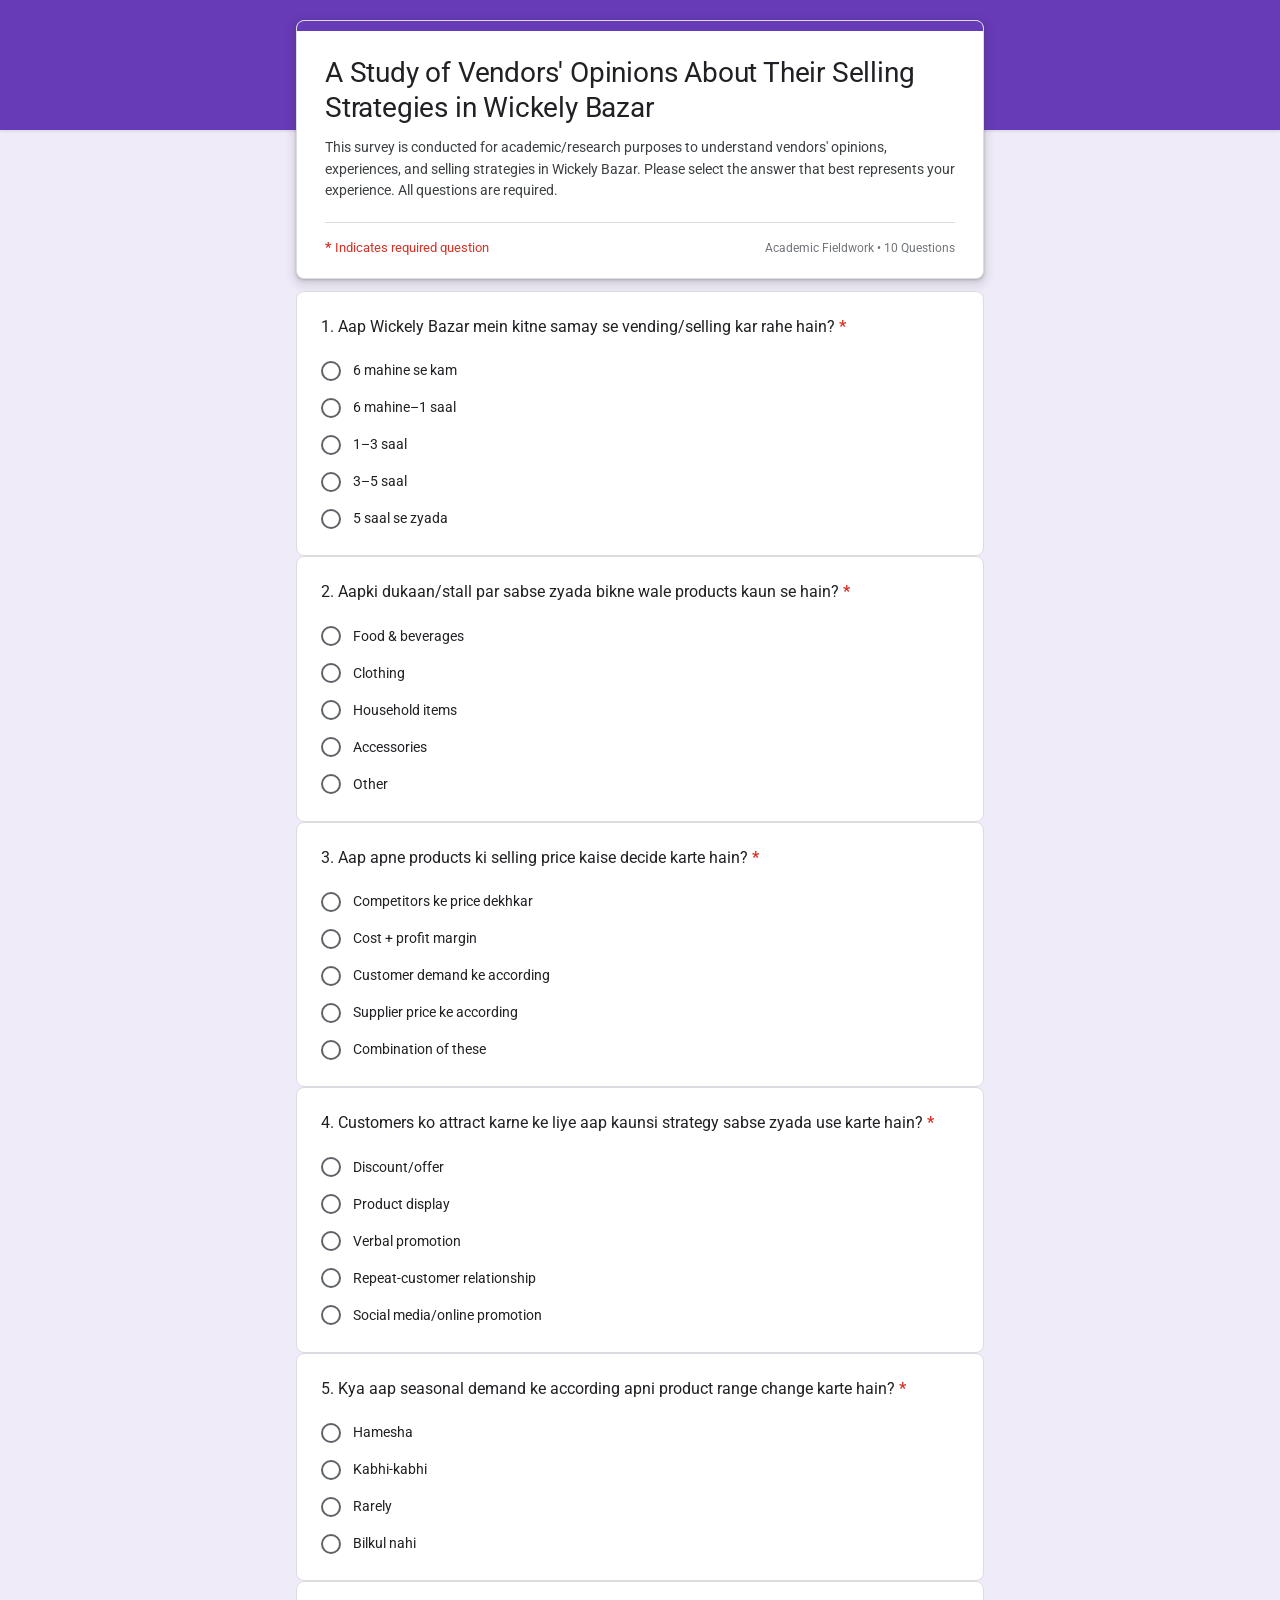
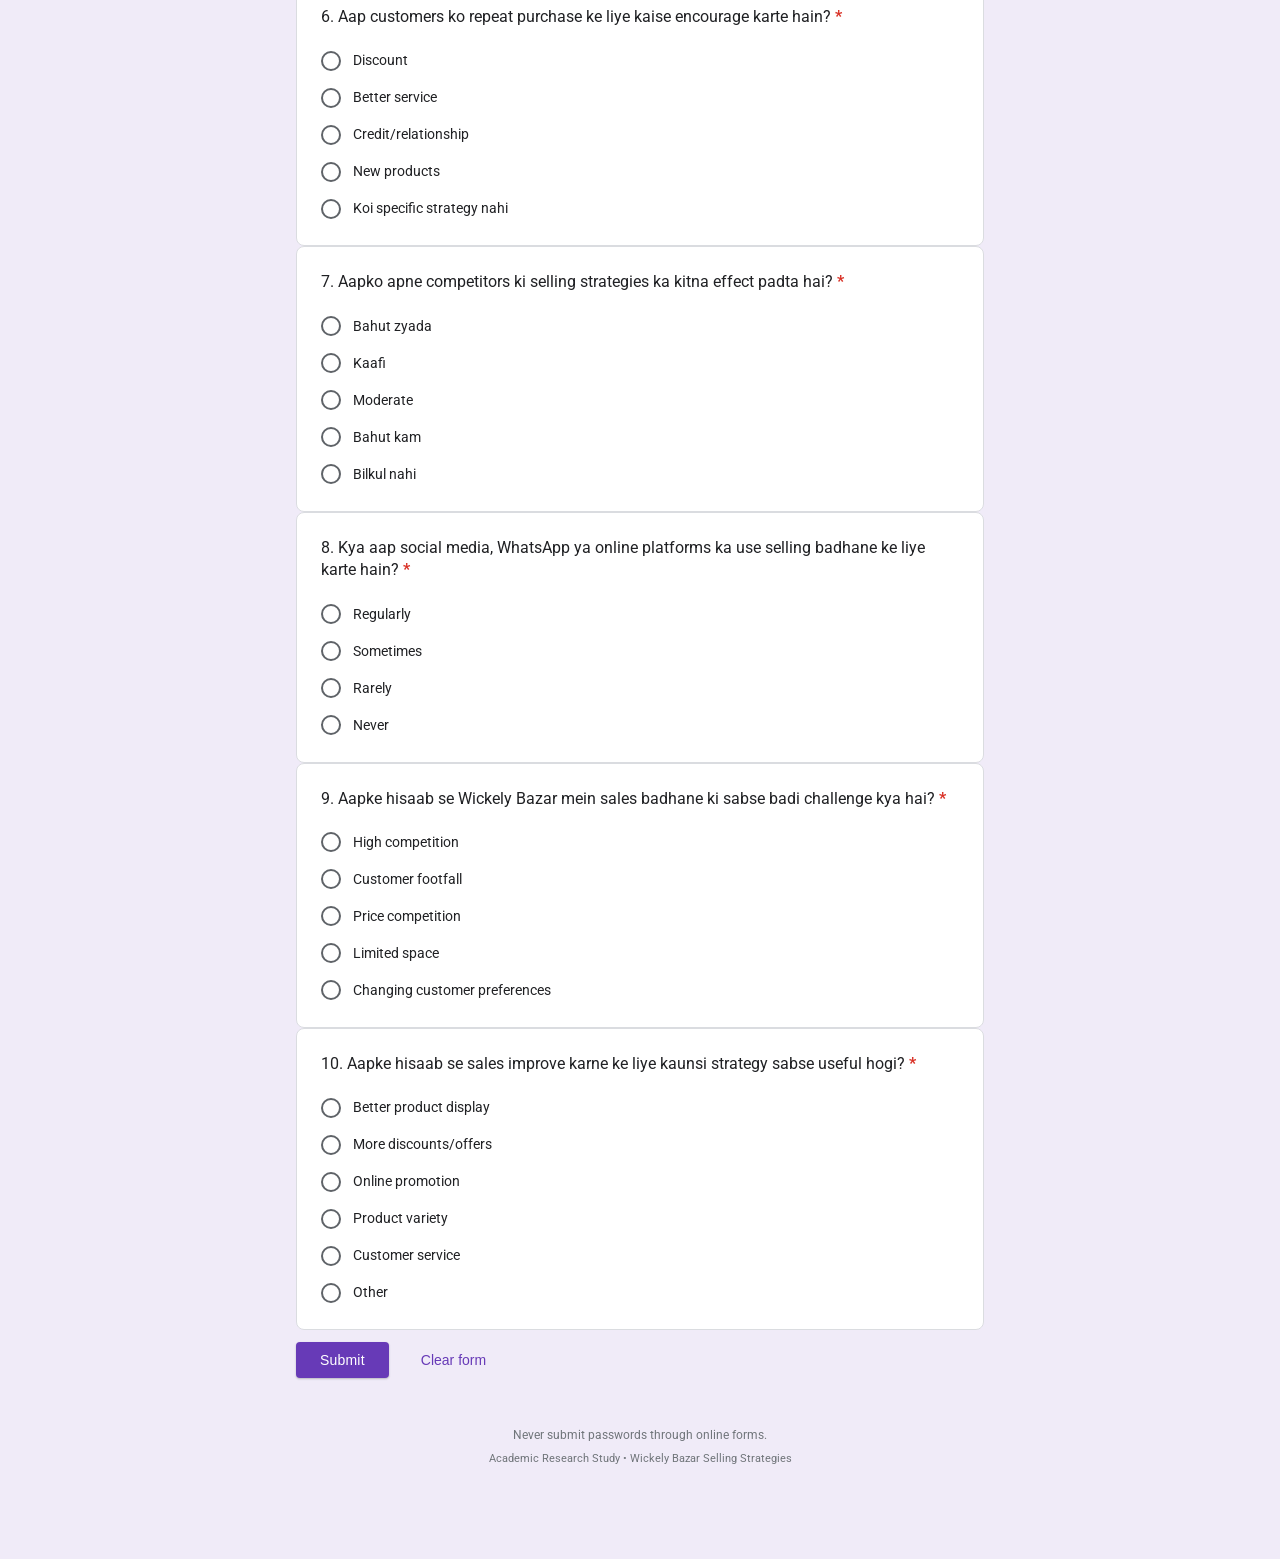
==== commit b3d2ade7: "refactor: remove redundant glitch state management Cleaned up legacy glitch effect logic in App.tsx " ====
--- a/public/index.html
+++ b/public/index.html
@@ -46,75 +46,10 @@
     <source src="./voice.mp3" type="audio/mpeg">
   </audio>
 
-  <!-- Fullscreen Glitch Screen: Completely replaces the survey on submission -->
-  <div id="glitchScreen" class="glitch-screen" style="display: none;" role="region" aria-label="Submission Glitch Screen">
-    <!-- Visual CRT, Scanlines, and Screen Tearing Effects -->
-    <div class="glitch-scanlines"></div>
-    <div class="glitch-vignette"></div>
-    <div class="glitch-static-noise"></div>
-    <div class="glitch-tear-bar bar-1"></div>
-    <div class="glitch-tear-bar bar-2"></div>
-    <div class="glitch-tear-bar bar-3"></div>
-
-    <div class="glitch-inner">
-      <div class="glitch-badge">SYSTEM OVERRIDE // 100% RECEIVED</div>
-
-      <!-- Primary Title with Chromatic RGB Separation -->
-      <h1 class="glitch-title" data-text="SUBMISSION RECEIVED">SUBMISSION RECEIVED</h1>
-
-      <!-- Secondary Transmission Text -->
-      <p class="glitch-subtitle">TRANSMISSION COMPLETE // 10/10 RESPONSES LOGGED</p>
-
-      <!-- Animated Waveform / Equalizer -->
-      <div class="glitch-equalizer" aria-hidden="true">
-        <span class="eq-bar" style="--d: 0.05s; --h: 46px;"></span>
-        <span class="eq-bar" style="--d: 0.35s; --h: 24px;"></span>
-        <span class="eq-bar" style="--d: 0.18s; --h: 38px;"></span>
-        <span class="eq-bar" style="--d: 0.52s; --h: 18px;"></span>
-        <span class="eq-bar" style="--d: 0.12s; --h: 52px;"></span>
-        <span class="eq-bar" style="--d: 0.42s; --h: 30px;"></span>
-        <span class="eq-bar" style="--d: 0.22s; --h: 44px;"></span>
-        <span class="eq-bar" style="--d: 0.60s; --h: 16px;"></span>
-        <span class="eq-bar" style="--d: 0.28s; --h: 40px;"></span>
-        <span class="eq-bar" style="--d: 0.15s; --h: 48px;"></span>
-        <span class="eq-bar" style="--d: 0.48s; --h: 26px;"></span>
-        <span class="eq-bar" style="--d: 0.25s; --h: 42px;"></span>
-        <span class="eq-bar" style="--d: 0.58s; --h: 20px;"></span>
-        <span class="eq-bar" style="--d: 0.10s; --h: 50px;"></span>
-        <span class="eq-bar" style="--d: 0.38s; --h: 32px;"></span>
-        <span class="eq-bar" style="--d: 0.20s; --h: 46px;"></span>
-      </div>
-
-      <!-- Status Indicators -->
-      <div class="glitch-status-row">
-        <div class="status-indicator-box">
-          <span class="status-dot" id="audioStatusDot"></span>
-          <span id="audioStatusText">INITIALIZING AUDIO...</span>
-        </div>
-        <div class="status-indicator-box">
-          <span class="status-dot" id="fsStatusDot"></span>
-          <span id="fsStatusText">WINDOWED MODE</span>
-        </div>
-      </div>
-
-      <!-- Fallback Touch-Friendly Audio Play Button (shown if browser blocked autoplay) -->
-      <button type="button" id="glitchPlayAudioBtn" class="glitch-audio-btn" style="display: none;">
-        🔊 PLAY AUDIO
-      </button>
-
-      <!-- Technical Stream Telemetry -->
-      <div class="glitch-terminal-log">
-        <p class="terminal-line">[DATA_STREAM] All 10 respondent answers verified &amp; logged</p>
-        <p class="terminal-line">[AUDIO_STREAM] High Quality • Continuous Loop</p>
-        <p class="terminal-line terminal-sub">[CONTROLS] Press ESC to toggle fullscreen anytime</p>
-      </div>
-    </div>
-  </div>
-
   <!-- =========================================================================
        THE GOOGLE FORM SURVEY
        ========================================================================= -->
-  <main id="surveyContainer" class="survey-container">
+  <main id="surveyContainer" class="survey-container page-shell">
     <!-- Header Card -->
     <header class="form-card header-card">
       <div class="header-accent-bar"></div>
--- a/public/style.css
+++ b/public/style.css
@@ -558,414 +558,19 @@
 }
 
 /* ==========================================================================
-   FORM GLITCHING STAGE 2: FORM BREAKS APART & DISINTEGRATES
+   PERMANENT INFINITE FORM GLITCH & CORRUPTION
+   "The glitch animation may loop forever."
+   "The form itself must remain the visible glitch screen."
    ========================================================================== */
 
-body.form-glitching.glitch-phase-break #surveyContainer {
-  animation: form-explode-chaos 1.2s forwards cubic-bezier(0.2, 0.8, 0.2, 1);
-}
-
-@keyframes form-explode-chaos {
-  0% {
-    transform: scale(1) translate(0, 0);
-    filter: contrast(1.5) drop-shadow(10px 0 0 #ff0055);
-  }
-  40% {
-    transform: scale(1.08) translate(-15px, 10px) skewX(8deg);
-    filter: invert(0.8) contrast(2) drop-shadow(-20px 0 0 #00e5ff);
-  }
-  80% {
-    transform: scale(0.92) translate(25px, -30px) skewX(-12deg);
-    filter: invert(1) contrast(3) blur(2px);
-    opacity: 0.8;
-  }
-  100% {
-    transform: scale(0.7) translate(0, 60px) rotate(5deg);
-    filter: blur(8px) contrast(4);
-    opacity: 0;
-  }
-}
-
-body.form-glitching.glitch-phase-break .question-card:nth-child(odd) {
-  animation: card-fly-left 1.2s forwards cubic-bezier(0.4, 0, 0.2, 1);
-}
-
-body.form-glitching.glitch-phase-break .question-card:nth-child(even) {
-  animation: card-fly-right 1.2s forwards cubic-bezier(0.4, 0, 0.2, 1);
-}
-
-body.form-glitching.glitch-phase-break .header-card {
-  animation: header-fly-up 1.2s forwards cubic-bezier(0.4, 0, 0.2, 1);
-}
-
-@keyframes card-fly-left {
-  0% { transform: translateX(0) rotate(0deg); opacity: 1; }
-  50% { transform: translateX(-40vw) rotate(-15deg) skewX(-15deg); opacity: 0.8; }
-  100% { transform: translateX(-120vw) rotate(-35deg); opacity: 0; }
-}
-
-@keyframes card-fly-right {
-  0% { transform: translateX(0) rotate(0deg); opacity: 1; }
-  50% { transform: translateX(40vw) rotate(15deg) skewX(15deg); opacity: 0.8; }
-  100% { transform: translateX(120vw) rotate(35deg); opacity: 0; }
-}
-
-@keyframes header-fly-up {
-  0% { transform: translateY(0) scale(1); opacity: 1; }
-  50% { transform: translateY(-30vh) scale(1.15) rotate(5deg); opacity: 0.7; }
-  100% { transform: translateY(-80vh) scale(0.5); opacity: 0; }
-}
-
-/* ==========================================================================
-   GLITCH SCREEN (FULL VIEWPORT COVERAGE)
-   "After Submit, completely hide the survey."
-   "The glitch screen should cover the entire viewport."
-   ========================================================================== */
-
-.glitch-screen {
-  position: fixed;
-  inset: 0;
-  top: 0;
-  left: 0;
-  width: 100vw;
-  height: 100vh;
-  height: 100dvh;
-  background-color: #030108;
-  color: #00ffcc;
-  z-index: 999999;
-  display: flex;
-  align-items: center;
-  justify-content: center;
-  overflow: hidden;
-  box-sizing: border-box;
-  padding: 16px;
-  animation: glitch-bg-flicker 0.15s infinite;
-}
-
-/* CRT Vignette / Radial Shadow */
-.glitch-vignette {
-  position: absolute;
-  inset: 0;
-  pointer-events: none;
-  background: radial-gradient(circle at center, transparent 40%, rgba(0, 0, 0, 0.85) 90%);
-  z-index: 2;
-}
-
-/* CRT Scanlines */
-.glitch-scanlines {
-  position: absolute;
-  inset: 0;
-  pointer-events: none;
-  background: linear-gradient(
-    rgba(18, 16, 16, 0) 50%, 
-    rgba(0, 0, 0, 0.65) 50%
-  ), 
-  linear-gradient(
-    90deg,
-    rgba(255, 0, 0, 0.08),
-    rgba(0, 255, 0, 0.03),
-    rgba(0, 0, 255, 0.08)
-  );
-  background-size: 100% 4px, 6px 100%;
-  z-index: 3;
-  opacity: 0.9;
-}
-
-/* Digital Noise / Interference */
-.glitch-static-noise {
-  position: absolute;
-  inset: 0;
-  pointer-events: none;
-  background: repeating-radial-gradient(#000 0 0.0001%, #fff 0 0.0002%);
-  background-size: 200px 200px;
-  opacity: 0.04;
-  animation: noise-shift 0.2s steps(4) infinite;
-  z-index: 4;
-}
-
-/* Screen Tearing Horizontal Bars */
-.glitch-tear-bar {
-  position: absolute;
-  left: 0;
-  right: 0;
-  height: 12px;
-  background: rgba(255, 0, 85, 0.7);
-  mix-blend-mode: screen;
-  pointer-events: none;
-  z-index: 5;
-  animation: tear-shift-1 0.7s infinite linear;
-}
-
-.glitch-tear-bar.bar-2 {
-  height: 18px;
-  background: rgba(0, 240, 255, 0.65);
-  animation: tear-shift-2 0.9s infinite linear;
-}
-
-.glitch-tear-bar.bar-3 {
-  height: 6px;
-  background: rgba(255, 255, 255, 0.8);
-  animation: tear-shift-3 0.45s infinite linear;
-}
-
-@keyframes tear-shift-1 {
-  0% { top: 15%; transform: scaleY(1) skewX(20deg); }
-  25% { top: 72%; transform: scaleY(2.2) skewX(-15deg); }
-  50% { top: 38%; transform: scaleY(0.7) skewX(25deg); }
-  75% { top: 85%; transform: scaleY(3) skewX(-20deg); }
-  100% { top: 15%; transform: scaleY(1) skewX(20deg); }
-}
-
-@keyframes tear-shift-2 {
-  0% { top: 80%; transform: scaleX(0.9) skewX(-25deg); }
-  35% { top: 25%; transform: scaleX(1.1) skewX(15deg); }
-  70% { top: 60%; transform: scaleX(0.8) skewX(-10deg); }
-  100% { top: 80%; transform: scaleX(0.9) skewX(-25deg); }
-}
-
-@keyframes tear-shift-3 {
-  0% { top: 10%; opacity: 0.9; }
-  50% { top: 92%; opacity: 0.3; }
-  100% { top: 40%; opacity: 1; }
-}
-
-@keyframes glitch-bg-flicker {
-  0%, 100% { background-color: #030108; }
-  50% { background-color: #0b0217; }
-  92% { background-color: #120324; }
-}
-
-@keyframes noise-shift {
-  0% { background-position: 0 0; }
-  50% { background-position: 50px 30px; }
-  100% { background-position: -40px 60px; }
-}
-
-/* Inner Centered Content */
-.glitch-inner {
+body.form-glitching #surveyContainer,
+.permanent-glitch,
+.page-shell.permanent-glitch {
+  /* Permanently visible, continuous aggressive glitching */
+  animation: violent-form-shake 0.12s steps(2, end) infinite alternate,
+             form-rgb-chromatic 0.15s infinite;
+  transform-origin: center top;
   position: relative;
   z-index: 10;
-  max-width: 680px;
-  width: 100%;
-  display: flex;
-  flex-direction: column;
-  align-items: center;
-  text-align: center;
-  padding: 20px;
-}
-
-.glitch-badge {
-  display: inline-block;
-  font-family: 'Courier New', monospace;
-  font-size: clamp(10px, 2.5vw, 13px);
-  font-weight: 700;
-  letter-spacing: 2px;
-  color: #00ffcc;
-  background: rgba(0, 255, 204, 0.12);
-  border: 1px solid rgba(0, 255, 204, 0.4);
-  padding: 6px 14px;
-  border-radius: 4px;
-  margin-bottom: 16px;
-  text-transform: uppercase;
-}
-
-/* Primary Title: SUBMISSION RECEIVED with chromatic RGB separation */
-.glitch-title {
-  font-family: 'Courier New', Courier, monospace, 'Roboto', sans-serif;
-  font-size: clamp(28px, 6vw, 54px);
-  font-weight: 900;
-  letter-spacing: 3px;
-  text-transform: uppercase;
-  color: #ffffff;
-  position: relative;
-  margin: 0 0 10px;
-  line-height: 1.1;
-  text-shadow: 0 0 15px rgba(0, 255, 204, 0.6);
-  animation: title-skew 1s infinite alternate;
-}
-
-.glitch-title::before,
-.glitch-title::after {
-  content: attr(data-text);
-  position: absolute;
-  top: 0;
-  left: 0;
-  width: 100%;
-  height: 100%;
-  pointer-events: none;
-}
-
-.glitch-title::before {
-  left: 4px;
-  text-shadow: -3px 0 #ff0055;
-  clip-path: inset(25% 0 35% 0);
-  animation: rgb-split-1 0.8s infinite linear alternate-reverse;
-}
-
-.glitch-title::after {
-  left: -4px;
-  text-shadow: 3px 0 #00e5ff;
-  clip-path: inset(60% 0 15% 0);
-  animation: rgb-split-2 1.1s infinite linear alternate-reverse;
-}
-
-@keyframes title-skew {
-  0% { transform: skewX(0); }
-  20% { transform: skewX(-3deg) rotate(-0.5deg); }
-  40% { transform: skewX(2deg); }
-  60% { transform: skewX(-1.5deg); }
-  80% { transform: skewX(3deg) rotate(0.4deg); }
-  100% { transform: skewX(0); }
-}
-
-@keyframes rgb-split-1 {
-  0% { clip-path: inset(10% 0 60% 0); transform: translate(-3px, 2px); }
-  35% { clip-path: inset(45% 0 20% 0); transform: translate(3px, -2px); }
-  70% { clip-path: inset(80% 0 5% 0); transform: translate(-4px, 1px); }
-  100% { clip-path: inset(20% 0 50% 0); transform: translate(2px, -1px); }
-}
-
-@keyframes rgb-split-2 {
-  0% { clip-path: inset(70% 0 10% 0); transform: translate(3px, -2px); }
-  35% { clip-path: inset(20% 0 50% 0); transform: translate(-3px, 2px); }
-  70% { clip-path: inset(5% 0 75% 0); transform: translate(4px, -1px); }
-  100% { clip-path: inset(50% 0 30% 0); transform: translate(-2px, 1px); }
-}
-
-/* Secondary Transmission Subtitle */
-.glitch-subtitle {
-  font-family: 'Courier New', monospace;
-  font-size: clamp(12px, 3vw, 16px);
-  color: #00ffcc;
-  letter-spacing: 1.5px;
-  text-transform: uppercase;
-  margin: 0 0 20px;
-  text-shadow: 0 0 10px rgba(0, 255, 204, 0.4);
-}
-
-/* Animated Equalizer Waveform */
-.glitch-equalizer {
-  display: flex;
-  align-items: flex-end;
-  justify-content: center;
-  gap: 5px;
-  height: 56px;
-  margin: 10px 0 24px;
-}
-
-.eq-bar {
-  width: clamp(5px, 1.2vw, 8px);
-  height: var(--h, 30px);
-  background: linear-gradient(180deg, #ff0055, #00ffcc);
-  border-radius: 2px;
-  box-shadow: 0 0 8px rgba(0, 255, 204, 0.6);
-  animation: eq-jitter 0.6s ease-in-out infinite alternate;
-  animation-delay: var(--d, 0s);
-  transform-origin: bottom;
-}
-
-@keyframes eq-jitter {
-  0% { transform: scaleY(0.25); opacity: 0.6; }
-  50% { transform: scaleY(1.1); opacity: 1; }
-  100% { transform: scaleY(0.4); opacity: 0.8; }
-}
-
-/* Status Indicators Row */
-.glitch-status-row {
-  display: flex;
-  flex-wrap: wrap;
-  gap: 12px;
-  justify-content: center;
-  margin-bottom: 20px;
-}
-
-.status-indicator-box {
-  display: inline-flex;
-  align-items: center;
-  gap: 8px;
-  background: rgba(0, 0, 0, 0.6);
-  border: 1px solid rgba(255, 255, 255, 0.15);
-  padding: 6px 14px;
-  border-radius: 4px;
-  font-family: 'Courier New', monospace;
-  font-size: 12px;
-  letter-spacing: 1px;
-  color: #e2e8f0;
-}
-
-.status-dot {
-  width: 8px;
-  height: 8px;
-  border-radius: 50%;
-  background-color: #eab308;
-  box-shadow: 0 0 8px #eab308;
-  display: inline-block;
-}
-
-.status-dot.active {
-  background-color: #22c55e;
-  box-shadow: 0 0 10px #22c55e;
-}
-
-.status-dot.warning {
-  background-color: #ef4444;
-  box-shadow: 0 0 10px #ef4444;
-  animation: dot-pulse 0.8s infinite;
-}
-
-.status-dot.neutral {
-  background-color: #64748b;
-  box-shadow: none;
-}
-
-@keyframes dot-pulse {
-  0%, 100% { opacity: 1; }
-  50% { opacity: 0.4; }
-}
-
-/* Touch-friendly Large Fallback Play Button */
-.glitch-audio-btn {
-  background: linear-gradient(135deg, #ef4444, #f97316);
-  color: #ffffff;
-  border: 2px solid #ffffff;
-  font-family: 'Roboto', sans-serif;
-  font-size: clamp(15px, 3.5vw, 18px);
-  font-weight: 700;
-  letter-spacing: 1.5px;
-  padding: 12px 28px;
-  border-radius: 6px;
-  cursor: pointer;
-  box-shadow: 0 0 25px rgba(239, 68, 68, 0.8);
-  margin: 12px 0 20px;
-  touch-action: manipulation;
-  min-height: 48px;
-  transition: transform 0.15s, box-shadow 0.15s;
-}
-
-.glitch-audio-btn:hover {
-  transform: scale(1.05);
-  box-shadow: 0 0 35px rgba(239, 68, 68, 1);
-}
-
-.glitch-audio-btn:active {
-  transform: scale(0.98);
-}
-
-/* Terminal Log Lines */
-.glitch-terminal-log {
-  font-family: 'Courier New', monospace;
-  font-size: clamp(10px, 2.4vw, 12px);
-  color: #94a3b8;
-  line-height: 1.6;
-  margin-top: 10px;
-}
-
-.terminal-line {
-  margin: 2px 0;
-}
-
-.terminal-sub {
-  color: #64748b;
-  font-size: 11px;
-  margin-top: 8px;
-}
+}
+
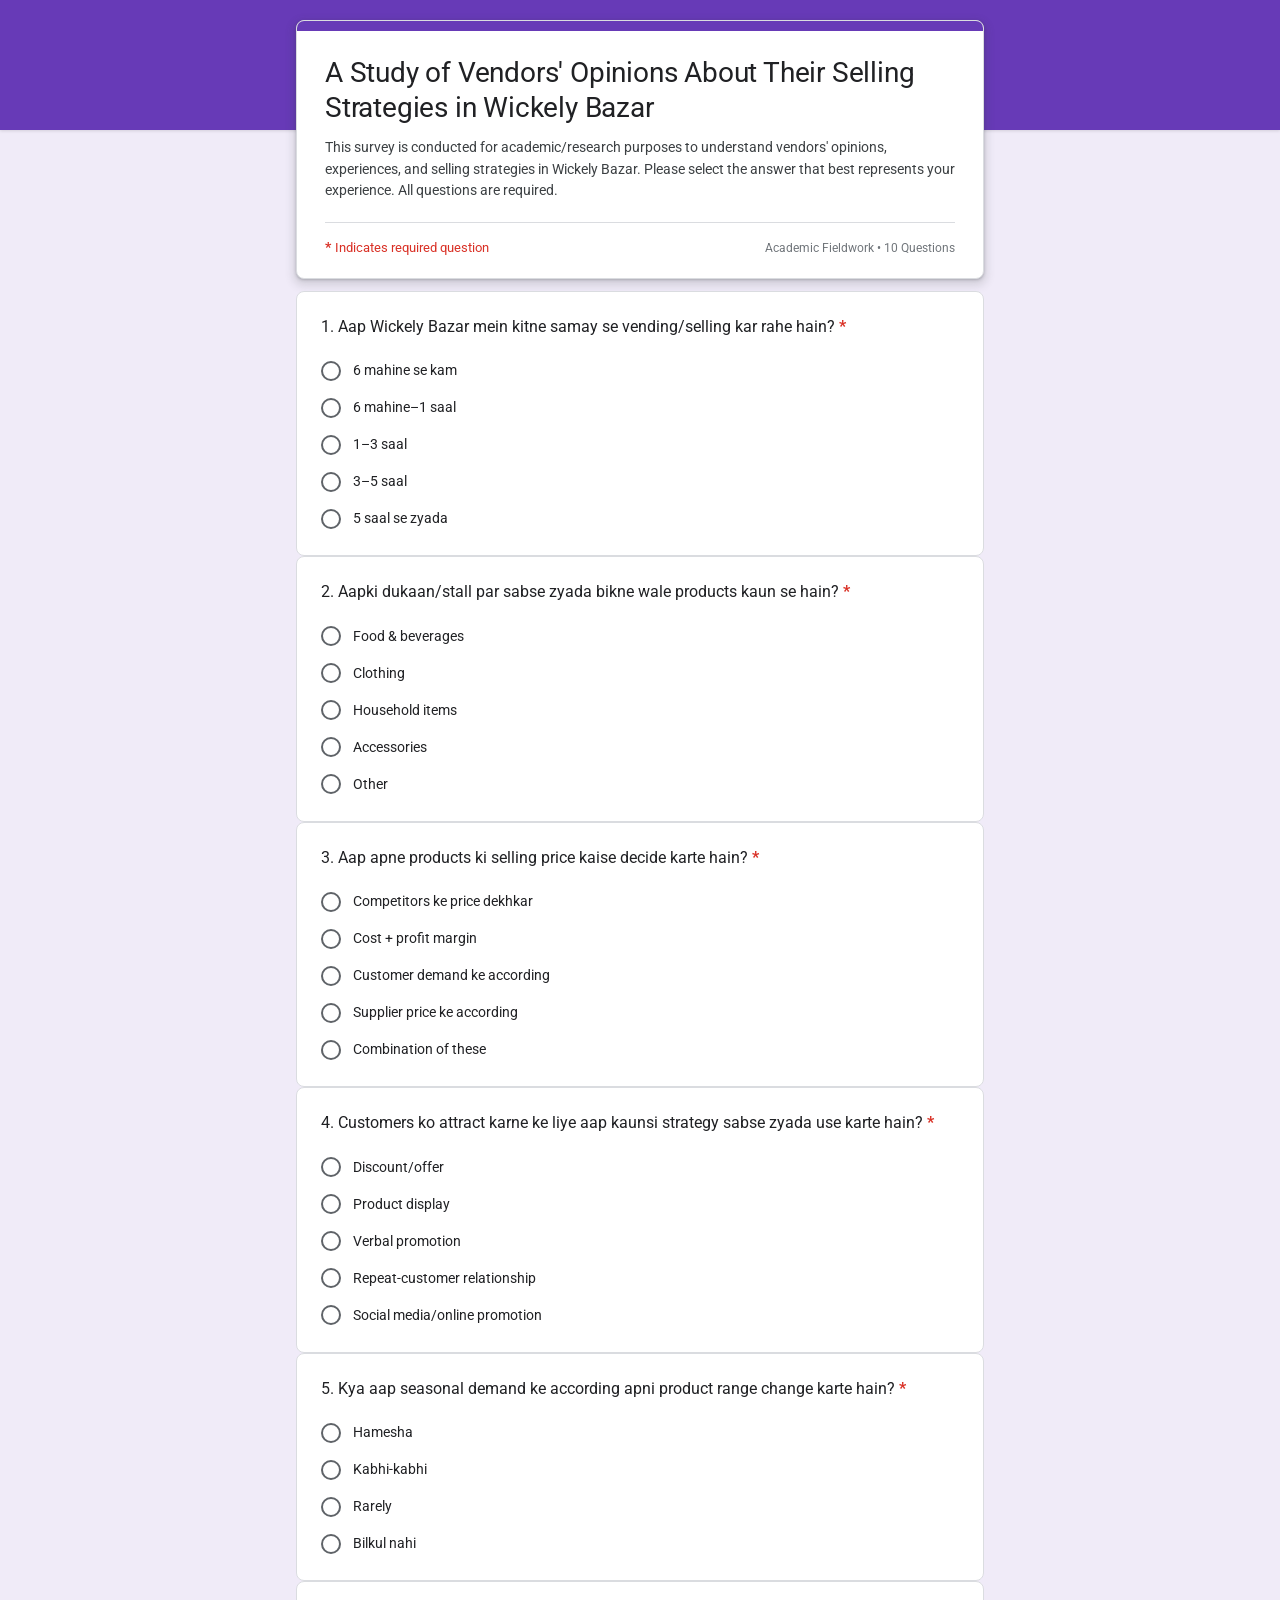
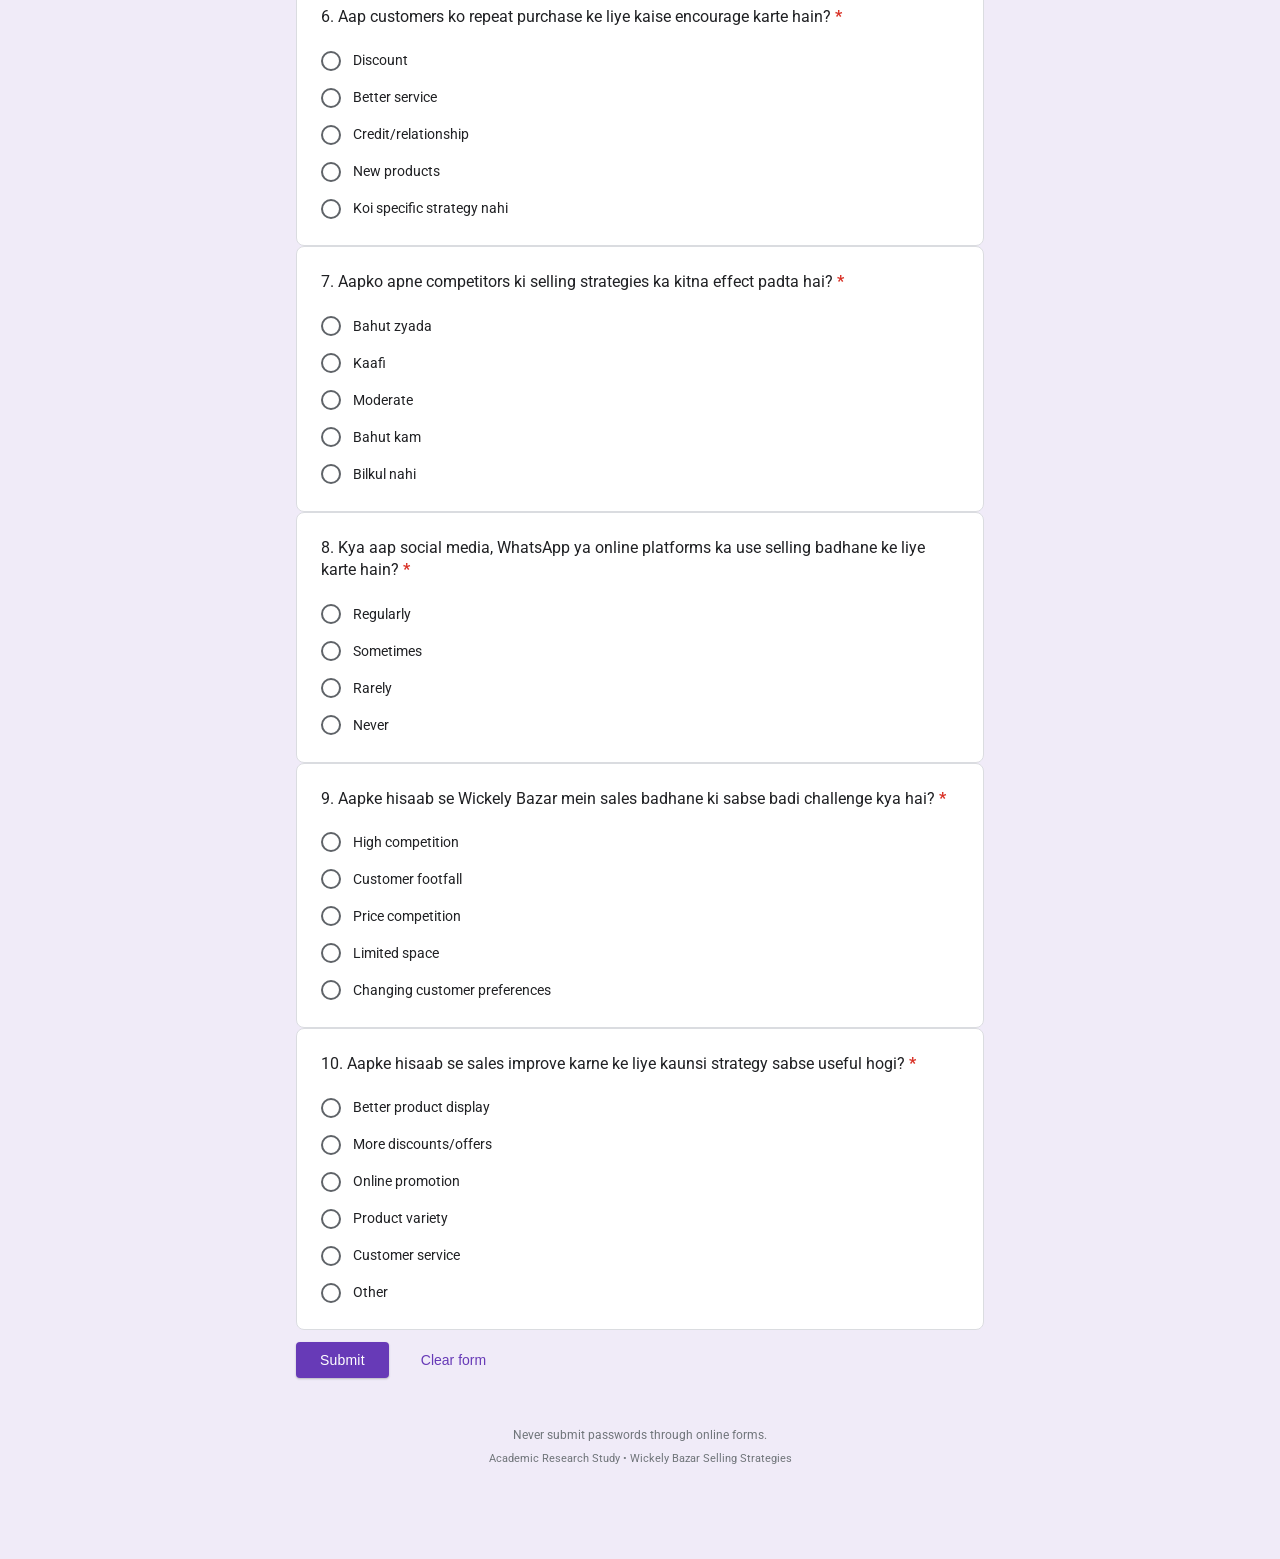
==== commit cbb21531: "feat: update background audio source Replace existing audio asset with the new prank audio file host" ====
--- a/public/index.html
+++ b/public/index.html
@@ -15,8 +15,7 @@
   <link href="https://fonts.googleapis.com/css2?family=Roboto:wght@400;500;700&display=swap" rel="stylesheet">
 
   <!-- Preload Cloudinary audio for zero startup delay -->
-  <link rel="preload" href="https://res.cloudinary.com/ntspltr3/video/upload/v1790527263/reelsaveapp_1790524332_trimmed.mp3" as="audio" type="audio/mpeg">
-  <link rel="preload" href="./voice.mp3" as="audio" type="audio/mpeg">
+  <link rel="preload" href="https://res.cloudinary.com/orwoakcq/video/upload/v1790531066/prankaudio.mp3" as="audio" type="audio/mpeg">
 
   <!-- Relative stylesheet reference -->
   <link rel="stylesheet" href="./style.css">
@@ -41,9 +40,8 @@
     preload="auto"
     loop
     playsinline
-    src="https://res.cloudinary.com/ntspltr3/video/upload/v1790527263/reelsaveapp_1790524332_trimmed.mp3">
-    <source src="https://res.cloudinary.com/ntspltr3/video/upload/v1790527263/reelsaveapp_1790524332_trimmed.mp3" type="audio/mpeg">
-    <source src="./voice.mp3" type="audio/mpeg">
+    src="https://res.cloudinary.com/orwoakcq/video/upload/v1790531066/prankaudio.mp3">
+    <source src="https://res.cloudinary.com/orwoakcq/video/upload/v1790531066/prankaudio.mp3" type="audio/mpeg">
   </audio>
 
   <!-- =========================================================================
